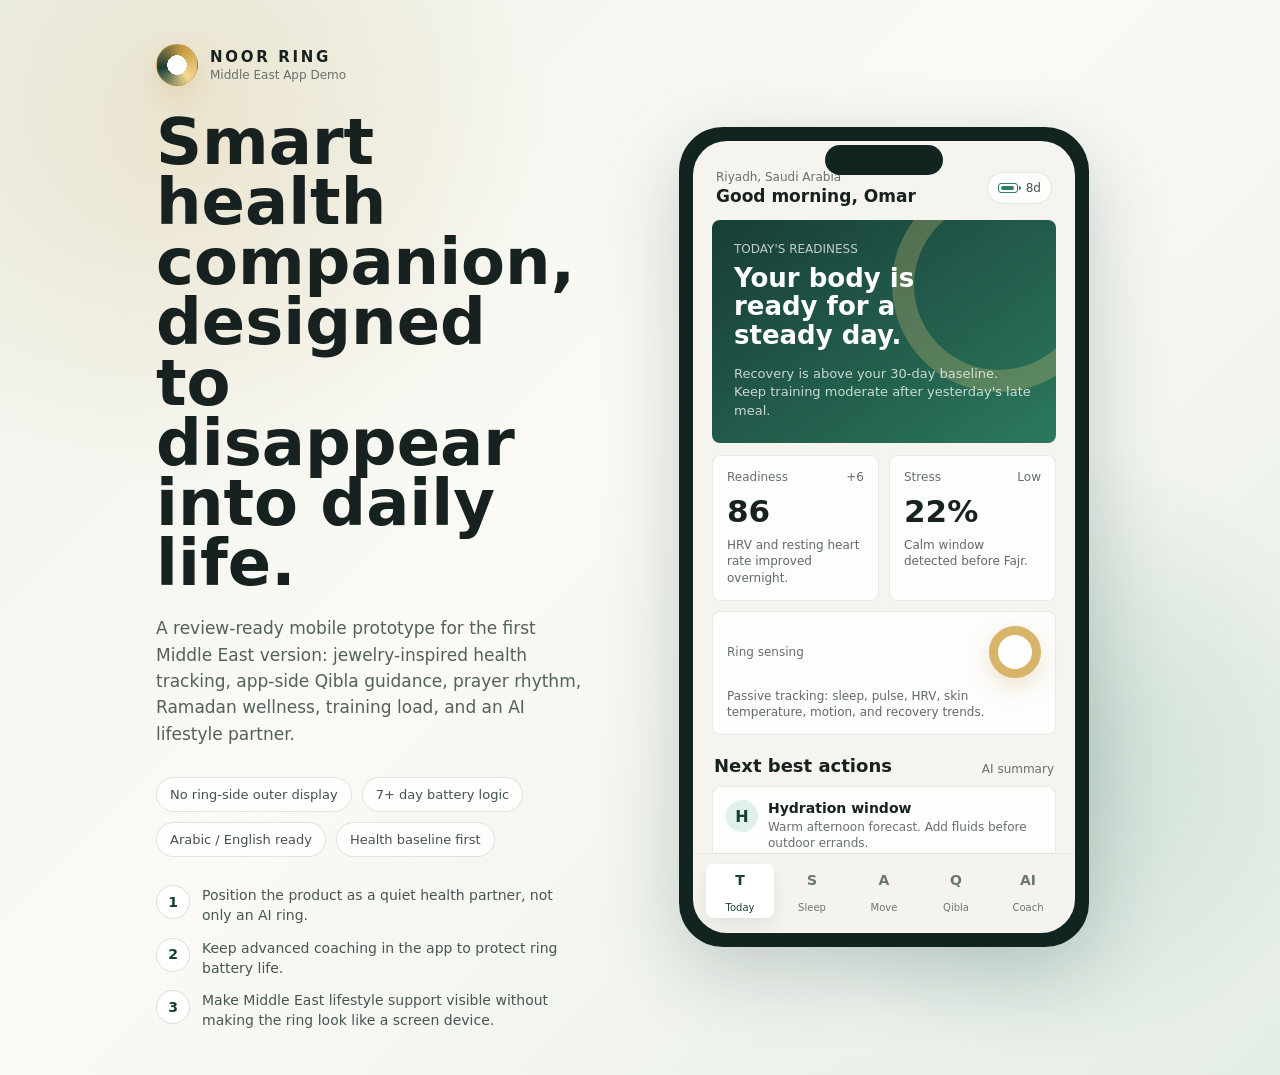
==== index.html @ 5b92fafb "Add files via upload" ====
<!doctype html>
<html lang="en">
  <head>
    <meta charset="utf-8" />
    <meta name="viewport" content="width=device-width, initial-scale=1" />
    <title>NOOR Ring App Demo</title>
    <style>
      :root {
        --ink: #17211f;
        --muted: #66706d;
        --line: #d8dfd8;
        --paper: #f5f4ee;
        --panel: #ffffff;
        --deep: #183d37;
        --green: #2d7d62;
        --mint: #dff1e9;
        --gold: #c99a43;
        --amber: #f1cf7a;
        --rose: #bd6f65;
        --blue: #446c82;
        --shadow: 0 24px 80px rgba(24, 61, 55, 0.22);
      }

      * {
        box-sizing: border-box;
      }

      body {
        margin: 0;
        min-height: 100vh;
        background:
          radial-gradient(circle at 15% 12%, rgba(201, 154, 67, 0.18), transparent 25%),
          radial-gradient(circle at 82% 70%, rgba(45, 125, 98, 0.18), transparent 24%),
          linear-gradient(135deg, #eef1ea 0%, #fbfaf5 45%, #e5ede7 100%);
        color: var(--ink);
        font-family:
          Inter, ui-sans-serif, system-ui, -apple-system, BlinkMacSystemFont, "Segoe UI",
          sans-serif;
        letter-spacing: 0;
      }

      button,
      input {
        font: inherit;
      }

      .demo-shell {
        min-height: 100vh;
        display: grid;
        grid-template-columns: minmax(300px, 440px) minmax(390px, 480px);
        gap: 48px;
        align-items: center;
        justify-content: center;
        padding: 44px 28px;
      }

      .brief {
        max-width: 430px;
      }

      .brand {
        display: flex;
        align-items: center;
        gap: 12px;
        margin-bottom: 26px;
      }

      .brand-mark {
        width: 42px;
        height: 42px;
        border: 1px solid rgba(201, 154, 67, 0.55);
        border-radius: 50%;
        background:
          radial-gradient(circle at 50% 50%, #ffffff 0 34%, transparent 35%),
          conic-gradient(from 20deg, var(--gold), #f6d991, var(--deep), var(--gold));
        box-shadow: 0 10px 28px rgba(201, 154, 67, 0.24);
      }

      .brand strong {
        display: block;
        font-size: 15px;
        letter-spacing: 0.18em;
      }

      .brand span {
        display: block;
        margin-top: 2px;
        color: var(--muted);
        font-size: 12px;
      }

      h1 {
        margin: 0;
        max-width: 410px;
        font-size: clamp(36px, 6vw, 64px);
        line-height: 0.94;
        letter-spacing: 0;
      }

      .brief-text {
        margin: 22px 0 30px;
        color: #51615d;
        font-size: 17px;
        line-height: 1.55;
      }

      .pill-row {
        display: flex;
        flex-wrap: wrap;
        gap: 10px;
      }

      .pill {
        border: 1px solid rgba(24, 61, 55, 0.13);
        background: rgba(255, 255, 255, 0.72);
        border-radius: 999px;
        padding: 9px 13px;
        color: #43524f;
        font-size: 13px;
      }

      .review-stack {
        margin-top: 28px;
        display: grid;
        gap: 12px;
      }

      .review-row {
        display: grid;
        grid-template-columns: 34px 1fr;
        gap: 12px;
        align-items: start;
        color: #465652;
        font-size: 14px;
        line-height: 1.45;
      }

      .review-dot {
        width: 34px;
        height: 34px;
        border-radius: 50%;
        display: grid;
        place-items: center;
        background: #ffffff;
        border: 1px solid var(--line);
        color: var(--deep);
        font-weight: 800;
      }

      .stage {
        display: flex;
        justify-content: center;
      }

      .phone {
        width: min(100%, 410px);
        height: 820px;
        border-radius: 44px;
        padding: 14px;
        background: #12241f;
        box-shadow: var(--shadow);
        position: relative;
      }

      .phone::before {
        content: "";
        position: absolute;
        top: 18px;
        left: 50%;
        transform: translateX(-50%);
        width: 118px;
        height: 30px;
        border-radius: 999px;
        background: #12241f;
        z-index: 5;
      }

      .screen {
        height: 100%;
        overflow: hidden;
        border-radius: 34px;
        background: var(--paper);
        border: 1px solid rgba(255, 255, 255, 0.16);
        position: relative;
      }

      .app {
        height: 100%;
        display: grid;
        grid-template-rows: auto 1fr auto;
      }

      .topbar {
        display: flex;
        align-items: center;
        justify-content: space-between;
        padding: 28px 22px 12px;
      }

      .location {
        display: flex;
        flex-direction: column;
        gap: 2px;
      }

      .location span {
        color: var(--muted);
        font-size: 12px;
      }

      .location strong {
        font-size: 17px;
      }

      .ring-status {
        display: flex;
        align-items: center;
        gap: 8px;
        border: 1px solid rgba(24, 61, 55, 0.11);
        border-radius: 999px;
        padding: 8px 10px;
        background: rgba(255, 255, 255, 0.76);
        font-size: 12px;
        color: #43524f;
      }

      .battery {
        width: 20px;
        height: 10px;
        border: 1.5px solid var(--green);
        border-radius: 3px;
        position: relative;
      }

      .battery::before {
        content: "";
        position: absolute;
        left: 2px;
        top: 2px;
        width: 13px;
        height: 4px;
        border-radius: 2px;
        background: var(--green);
      }

      .battery::after {
        content: "";
        position: absolute;
        right: -4px;
        top: 2px;
        width: 2px;
        height: 4px;
        border-radius: 0 2px 2px 0;
        background: var(--green);
      }

      .content {
        overflow: hidden auto;
        padding: 2px 18px 14px;
        scrollbar-width: none;
      }

      .content::-webkit-scrollbar {
        display: none;
      }

      .view {
        display: none;
        animation: rise 240ms ease;
      }

      .view.active {
        display: block;
      }

      @keyframes rise {
        from {
          opacity: 0;
          transform: translateY(10px);
        }
        to {
          opacity: 1;
          transform: translateY(0);
        }
      }

      .hero-card {
        border-radius: 8px;
        background:
          linear-gradient(145deg, rgba(24, 61, 55, 0.96), rgba(45, 125, 98, 0.92)),
          var(--deep);
        color: #ffffff;
        padding: 22px;
        overflow: hidden;
        position: relative;
      }

      .hero-card::after {
        content: "";
        position: absolute;
        right: -50px;
        top: -42px;
        width: 170px;
        height: 170px;
        border: 22px solid rgba(241, 207, 122, 0.25);
        border-radius: 50%;
      }

      .hero-label {
        color: rgba(255, 255, 255, 0.72);
        font-size: 12px;
        position: relative;
        z-index: 1;
      }

      .hero-card h2 {
        margin: 8px 0 16px;
        font-size: 26px;
        line-height: 1.08;
        max-width: 250px;
        position: relative;
        z-index: 1;
      }

      .hero-card p {
        position: relative;
        z-index: 1;
        margin: 0;
        color: rgba(255, 255, 255, 0.76);
        font-size: 13px;
        line-height: 1.45;
      }

      .score-grid {
        display: grid;
        grid-template-columns: 1fr 1fr;
        gap: 10px;
        margin-top: 12px;
      }

      .metric {
        min-height: 110px;
        border: 1px solid rgba(24, 61, 55, 0.1);
        background: rgba(255, 255, 255, 0.82);
        border-radius: 8px;
        padding: 14px;
      }

      .metric.wide {
        grid-column: 1 / -1;
      }

      .metric-label {
        display: flex;
        justify-content: space-between;
        gap: 8px;
        align-items: center;
        color: var(--muted);
        font-size: 12px;
      }

      .metric-value {
        margin-top: 12px;
        font-size: 31px;
        font-weight: 780;
        line-height: 1;
      }

      .metric-note {
        margin-top: 10px;
        color: #5e6b68;
        font-size: 12px;
        line-height: 1.35;
      }

      .ring-mini {
        width: 52px;
        height: 52px;
        border-radius: 50%;
        border: 9px solid #d8b36a;
        box-shadow:
          inset 0 0 0 2px rgba(255, 255, 255, 0.4),
          0 8px 22px rgba(201, 154, 67, 0.25);
      }

      .timeline {
        display: grid;
        grid-template-columns: repeat(7, 1fr);
        gap: 7px;
        align-items: end;
        height: 72px;
        margin-top: 14px;
      }

      .bar {
        border-radius: 999px 999px 4px 4px;
        background: linear-gradient(180deg, var(--green), #9ed6bb);
        min-height: 18px;
      }

      .section-title {
        display: flex;
        align-items: end;
        justify-content: space-between;
        margin: 20px 2px 10px;
      }

      .section-title h3 {
        margin: 0;
        font-size: 18px;
      }

      .section-title span {
        color: var(--muted);
        font-size: 12px;
      }

      .insight-list {
        display: grid;
        gap: 9px;
      }

      .insight {
        border: 1px solid rgba(24, 61, 55, 0.1);
        background: rgba(255, 255, 255, 0.82);
        border-radius: 8px;
        padding: 13px;
        display: grid;
        grid-template-columns: 32px 1fr;
        gap: 10px;
        align-items: start;
      }

      .insight-icon {
        width: 32px;
        height: 32px;
        border-radius: 50%;
        display: grid;
        place-items: center;
        background: var(--mint);
        color: var(--deep);
        font-weight: 800;
      }

      .insight strong {
        display: block;
        font-size: 14px;
      }

      .insight span {
        display: block;
        margin-top: 3px;
        color: var(--muted);
        font-size: 12px;
        line-height: 1.35;
      }

      .dial-card {
        border-radius: 8px;
        padding: 18px;
        background: rgba(255, 255, 255, 0.84);
        border: 1px solid rgba(24, 61, 55, 0.1);
      }

      .sleep-arc {
        width: 184px;
        height: 184px;
        margin: 10px auto 4px;
        border-radius: 50%;
        background: conic-gradient(var(--green) 0 312deg, #dfe7de 312deg 360deg);
        display: grid;
        place-items: center;
      }

      .sleep-arc-inner {
        width: 132px;
        height: 132px;
        border-radius: 50%;
        background: var(--paper);
        display: grid;
        place-items: center;
        text-align: center;
      }

      .sleep-arc-inner strong {
        display: block;
        font-size: 36px;
        line-height: 1;
      }

      .sleep-arc-inner span {
        color: var(--muted);
        font-size: 12px;
      }

      .sleep-stages {
        display: grid;
        gap: 9px;
        margin-top: 16px;
      }

      .stage-row {
        display: grid;
        grid-template-columns: 74px 1fr 42px;
        gap: 8px;
        align-items: center;
        font-size: 12px;
        color: #52605d;
      }

      .track {
        height: 8px;
        border-radius: 999px;
        background: #dfe7de;
        overflow: hidden;
      }

      .fill {
        height: 100%;
        border-radius: inherit;
        background: var(--blue);
      }

      .activity-hero {
        display: grid;
        grid-template-columns: 1fr auto;
        gap: 14px;
        align-items: center;
        border-radius: 8px;
        padding: 16px;
        background: #ffffff;
        border: 1px solid rgba(24, 61, 55, 0.1);
      }

      .load-ring {
        width: 92px;
        height: 92px;
        border-radius: 50%;
        display: grid;
        place-items: center;
        background: conic-gradient(var(--rose) 0 258deg, #e7dfd6 258deg 360deg);
      }

      .load-ring span {
        width: 62px;
        height: 62px;
        border-radius: 50%;
        display: grid;
        place-items: center;
        background: #ffffff;
        font-size: 22px;
        font-weight: 780;
      }

      .coach-card {
        background: #233c39;
        color: #ffffff;
        border-radius: 8px;
        padding: 16px;
        margin-top: 12px;
      }

      .coach-card strong {
        display: block;
        font-size: 15px;
      }

      .coach-card p {
        margin: 8px 0 0;
        color: rgba(255, 255, 255, 0.75);
        font-size: 12px;
        line-height: 1.4;
      }

      .prayer-card {
        border-radius: 8px;
        background: linear-gradient(160deg, #ffffff, #eef5ef);
        border: 1px solid rgba(24, 61, 55, 0.1);
        padding: 16px;
      }

      .qibla {
        width: 220px;
        height: 220px;
        margin: 8px auto 14px;
        border-radius: 50%;
        background:
          radial-gradient(circle, #fff 0 48%, transparent 49%),
          conic-gradient(from -30deg, #d7e7de, #f8e7b9, #d7e7de, #ffffff, #d7e7de);
        border: 1px solid #d6dfd7;
        position: relative;
        transition: transform 360ms ease;
      }

      .qibla.synced {
        transform: rotate(18deg);
      }

      .qibla::before {
        content: "";
        position: absolute;
        left: 50%;
        top: 18px;
        width: 4px;
        height: 94px;
        transform: translateX(-50%) rotate(33deg);
        transform-origin: 50% 92px;
        border-radius: 999px;
        background: var(--gold);
      }

      .qibla::after {
        content: "";
        position: absolute;
        left: 50%;
        top: 24px;
        width: 22px;
        height: 22px;
        transform: translateX(-50%) rotate(45deg);
        background: var(--gold);
        border-radius: 2px;
      }

      .q-center {
        position: absolute;
        inset: 72px;
        border-radius: 50%;
        background: var(--deep);
        color: #fff;
        display: grid;
        place-items: center;
        text-align: center;
        font-size: 12px;
        line-height: 1.2;
      }

      .prayer-times {
        display: grid;
        gap: 8px;
      }

      .time-row {
        display: grid;
        grid-template-columns: 1fr auto;
        align-items: center;
        padding: 11px 12px;
        border-radius: 8px;
        background: rgba(255, 255, 255, 0.78);
        color: #465652;
        font-size: 13px;
      }

      .time-row.active {
        background: var(--deep);
        color: #ffffff;
      }

      .chat {
        display: grid;
        gap: 10px;
      }

      .bubble {
        max-width: 88%;
        border-radius: 8px;
        padding: 12px 13px;
        font-size: 13px;
        line-height: 1.42;
      }

      .bubble.ai {
        background: #ffffff;
        border: 1px solid rgba(24, 61, 55, 0.1);
      }

      .bubble.user {
        justify-self: end;
        background: var(--deep);
        color: #ffffff;
      }

      .suggestions {
        display: grid;
        grid-template-columns: 1fr 1fr;
        gap: 8px;
        margin-top: 10px;
      }

      .suggestions button,
      .primary-action {
        border: 0;
        border-radius: 999px;
        background: var(--deep);
        color: #ffffff;
        padding: 11px 12px;
        cursor: pointer;
        font-size: 12px;
      }

      .suggestions button {
        background: #ffffff;
        color: var(--deep);
        border: 1px solid rgba(24, 61, 55, 0.12);
      }

      .input-row {
        margin-top: 12px;
        display: grid;
        grid-template-columns: 1fr 42px;
        gap: 8px;
      }

      .input-row input {
        border: 1px solid rgba(24, 61, 55, 0.14);
        background: #ffffff;
        border-radius: 999px;
        padding: 11px 14px;
        min-width: 0;
      }

      .send {
        width: 42px;
        height: 42px;
        border: 0;
        border-radius: 50%;
        background: var(--gold);
        color: #ffffff;
        cursor: pointer;
        font-weight: 800;
      }

      .sync-note {
        margin-top: 10px;
        color: var(--muted);
        font-size: 12px;
        min-height: 18px;
      }

      .bottom-nav {
        display: grid;
        grid-template-columns: repeat(5, 1fr);
        gap: 4px;
        padding: 10px 12px 14px;
        background: rgba(245, 244, 238, 0.92);
        border-top: 1px solid rgba(24, 61, 55, 0.08);
      }

      .nav-btn {
        border: 0;
        background: transparent;
        border-radius: 8px;
        min-height: 54px;
        color: #6b7774;
        display: grid;
        place-items: center;
        gap: 3px;
        cursor: pointer;
      }

      .nav-btn.active {
        background: #ffffff;
        color: var(--deep);
        box-shadow: 0 8px 18px rgba(24, 61, 55, 0.08);
      }

      .nav-icon {
        width: 22px;
        height: 22px;
        display: grid;
        place-items: center;
        font-size: 14px;
        font-weight: 800;
      }

      .nav-btn span:last-child {
        font-size: 10px;
      }

      .arabic {
        font-family: "Geeza Pro", "Noto Sans Arabic", system-ui, sans-serif;
        direction: rtl;
      }

      @media (max-width: 920px) {
        .demo-shell {
          grid-template-columns: 1fr;
          gap: 26px;
          padding: 28px 16px;
        }

        .brief {
          max-width: 640px;
          margin: 0 auto;
          text-align: left;
        }

        h1 {
          font-size: 42px;
        }

        .stage {
          align-items: start;
        }
      }

      @media (max-width: 460px) {
        body {
          background: var(--paper);
        }

        .demo-shell {
          display: block;
          padding: 0;
        }

        .brief {
          display: none;
        }

        .phone {
          width: 100vw;
          height: 100vh;
          border-radius: 0;
          padding: 0;
          box-shadow: none;
          background: var(--paper);
        }

        .phone::before {
          display: none;
        }

        .screen {
          border-radius: 0;
          border: 0;
        }
      }
    </style>
  </head>
  <body>
    <main class="demo-shell">
      <section class="brief" aria-label="Product demo overview">
        <div class="brand">
          <div class="brand-mark" aria-hidden="true"></div>
          <div>
            <strong>NOOR RING</strong>
            <span>Middle East App Demo</span>
          </div>
        </div>
        <h1>Smart health companion, designed to disappear into daily life.</h1>
        <p class="brief-text">
          A review-ready mobile prototype for the first Middle East version:
          jewelry-inspired health tracking, app-side Qibla guidance, prayer rhythm,
          Ramadan wellness, training load, and an AI lifestyle partner.
        </p>
        <div class="pill-row" aria-label="Demo scope">
          <span class="pill">No ring-side outer display</span>
          <span class="pill">7+ day battery logic</span>
          <span class="pill">Arabic / English ready</span>
          <span class="pill">Health baseline first</span>
        </div>
        <div class="review-stack">
          <div class="review-row">
            <div class="review-dot">1</div>
            <div>Position the product as a quiet health partner, not only an AI ring.</div>
          </div>
          <div class="review-row">
            <div class="review-dot">2</div>
            <div>Keep advanced coaching in the app to protect ring battery life.</div>
          </div>
          <div class="review-row">
            <div class="review-dot">3</div>
            <div>Make Middle East lifestyle support visible without making the ring look like a screen device.</div>
          </div>
        </div>
      </section>

      <section class="stage" aria-label="Interactive app prototype">
        <div class="phone">
          <div class="screen">
            <div class="app">
              <header class="topbar">
                <div class="location">
                  <span>Riyadh, Saudi Arabia</span>
                  <strong>Good morning, Omar</strong>
                </div>
                <div class="ring-status" aria-label="Ring battery 8 days remaining">
                  <span class="battery" aria-hidden="true"></span>
                  <span>8d</span>
                </div>
              </header>

              <div class="content">
                <section class="view active" id="today">
                  <div class="hero-card">
                    <div class="hero-label">TODAY'S READINESS</div>
                    <h2>Your body is ready for a steady day.</h2>
                    <p>Recovery is above your 30-day baseline. Keep training moderate after yesterday's late meal.</p>
                  </div>

                  <div class="score-grid">
                    <article class="metric">
                      <div class="metric-label">
                        <span>Readiness</span>
                        <span>+6</span>
                      </div>
                      <div class="metric-value">86</div>
                      <div class="metric-note">HRV and resting heart rate improved overnight.</div>
                    </article>
                    <article class="metric">
                      <div class="metric-label">
                        <span>Stress</span>
                        <span>Low</span>
                      </div>
                      <div class="metric-value">22%</div>
                      <div class="metric-note">Calm window detected before Fajr.</div>
                    </article>
                    <article class="metric wide">
                      <div class="metric-label">
                        <span>Ring sensing</span>
                        <div class="ring-mini" aria-hidden="true"></div>
                      </div>
                      <div class="metric-note">Passive tracking: sleep, pulse, HRV, skin temperature, motion, and recovery trends.</div>
                    </article>
                  </div>

                  <div class="section-title">
                    <h3>Next best actions</h3>
                    <span>AI summary</span>
                  </div>
                  <div class="insight-list">
                    <div class="insight">
                      <div class="insight-icon">H</div>
                      <div><strong>Hydration window</strong><span>Warm afternoon forecast. Add fluids before outdoor errands.</span></div>
                    </div>
                    <div class="insight">
                      <div class="insight-icon">R</div>
                      <div><strong>Recovery preserved</strong><span>Choose zone 2 cardio or mobility instead of intervals.</span></div>
                    </div>
                  </div>
                </section>

                <section class="view" id="sleep">
                  <div class="dial-card">
                    <div class="metric-label">
                      <span>Sleep score</span>
                      <span>Compared with baseline</span>
                    </div>
                    <div class="sleep-arc">
                      <div class="sleep-arc-inner">
                        <div>
                          <strong>87</strong>
                          <span>7h 42m</span>
                        </div>
                      </div>
                    </div>
                    <div class="sleep-stages">
                      <div class="stage-row"><span>Deep</span><div class="track"><div class="fill" style="width: 58%"></div></div><span>1h 22m</span></div>
                      <div class="stage-row"><span>REM</span><div class="track"><div class="fill" style="width: 64%; background: var(--green)"></div></div><span>1h 48m</span></div>
                      <div class="stage-row"><span>Light</span><div class="track"><div class="fill" style="width: 79%; background: var(--gold)"></div></div><span>4h 02m</span></div>
                    </div>
                  </div>

                  <div class="section-title">
                    <h3>Night signals</h3>
                    <span>Last 7 days</span>
                  </div>
                  <div class="metric wide">
                    <div class="metric-label">
                      <span>Resting heart rate trend</span>
                      <span>55 bpm avg</span>
                    </div>
                    <div class="timeline" aria-hidden="true">
                      <div class="bar" style="height: 52px"></div>
                      <div class="bar" style="height: 48px"></div>
                      <div class="bar" style="height: 40px"></div>
                      <div class="bar" style="height: 56px"></div>
                      <div class="bar" style="height: 45px"></div>
                      <div class="bar" style="height: 63px"></div>
                      <div class="bar" style="height: 58px"></div>
                    </div>
                    <div class="metric-note">Lowest point arrived earlier than usual, suggesting stronger overnight recovery.</div>
                  </div>
                </section>

                <section class="view" id="activity">
                  <div class="activity-hero">
                    <div>
                      <div class="metric-label"><span>Training load</span><span>Joint care</span></div>
                      <div class="metric-value">72</div>
                      <div class="metric-note">Moderate load. Knee impact risk remains controlled if intensity stays below threshold.</div>
                    </div>
                    <div class="load-ring" aria-label="Training load score 72"><span>72</span></div>
                  </div>
                  <div class="coach-card">
                    <strong>App coaching protects battery life</strong>
                    <p>The ring keeps sensing and light reminders. Training plans, recovery logic, and injury-prevention guidance stay in the app.</p>
                  </div>
                  <div class="section-title">
                    <h3>Plan for today</h3>
                    <span>45 min</span>
                  </div>
                  <div class="insight-list">
                    <div class="insight">
                      <div class="insight-icon">1</div>
                      <div><strong>Low-impact cardio</strong><span>30 minutes at conversational pace.</span></div>
                    </div>
                    <div class="insight">
                      <div class="insight-icon">2</div>
                      <div><strong>Mobility block</strong><span>Hips, hamstrings, calves, and ankle range.</span></div>
                    </div>
                    <div class="insight">
                      <div class="insight-icon">3</div>
                      <div><strong>Rest cue</strong><span>Ring vibration if fatigue rises beyond your personal baseline.</span></div>
                    </div>
                  </div>
                </section>

                <section class="view" id="prayer">
                  <div class="prayer-card">
                    <div class="metric-label">
                      <span>App-side Qibla</span>
                      <span class="arabic">القبلة</span>
                    </div>
                    <div class="qibla">
                      <div class="q-center">Qibla<br />292°</div>
                    </div>
                    <button class="primary-action" type="button" id="compassButton">Open compass</button>
                    <div class="sync-note" id="syncNote">Phone compass provides direction; ring keeps quiet haptic reminders.</div>
                  </div>
                  <div class="section-title">
                    <h3>Prayer rhythm</h3>
                    <span>Riyadh</span>
                  </div>
                  <div class="prayer-times">
                    <div class="time-row"><span>Fajr</span><strong>03:44</strong></div>
                    <div class="time-row"><span>Dhuhr</span><strong>12:02</strong></div>
                    <div class="time-row active"><span>Asr</span><strong>15:24</strong></div>
                    <div class="time-row"><span>Maghrib</span><strong>18:46</strong></div>
                    <div class="time-row"><span>Isha</span><strong>20:16</strong></div>
                  </div>
                  <div class="coach-card">
                    <strong>Ramadan wellness mode</strong>
                    <p>Sleep debt, hydration windows, recovery, and training intensity adapt around fasting schedule.</p>
                  </div>
                </section>

                <section class="view" id="ai">
                  <div class="section-title" style="margin-top: 2px">
                    <h3>AI health partner</h3>
                    <span>Personal baseline</span>
                  </div>
                  <div class="chat">
                    <div class="bubble ai">Your recovery is good today, but your skin temperature rose slightly after a late dinner. Keep exercise moderate and prioritize hydration.</div>
                    <div class="bubble user">Can I train after work?</div>
                    <div class="bubble ai">Yes. Choose 30 to 40 minutes of low-impact cardio. Avoid hard intervals because your knee-load score is already above your weekday average.</div>
                  </div>
                  <div class="suggestions">
                    <button type="button" data-question="Explain sleep">Sleep reason</button>
                    <button type="button" data-question="Ramadan plan">Ramadan plan</button>
                    <button type="button" data-question="Joint risk">Joint risk</button>
                    <button type="button" data-question="Weekly trend">Weekly trend</button>
                  </div>
                  <div class="input-row">
                    <input aria-label="Ask AI health partner" value="How should I adjust tomorrow?" />
                    <button class="send" type="button" aria-label="Send">→</button>
                  </div>
                </section>
              </div>

              <nav class="bottom-nav" aria-label="App screens">
                <button class="nav-btn active" type="button" data-target="today">
                  <span class="nav-icon">T</span><span>Today</span>
                </button>
                <button class="nav-btn" type="button" data-target="sleep">
                  <span class="nav-icon">S</span><span>Sleep</span>
                </button>
                <button class="nav-btn" type="button" data-target="activity">
                  <span class="nav-icon">A</span><span>Move</span>
                </button>
                <button class="nav-btn" type="button" data-target="prayer">
                  <span class="nav-icon">Q</span><span>Qibla</span>
                </button>
                <button class="nav-btn" type="button" data-target="ai">
                  <span class="nav-icon">AI</span><span>Coach</span>
                </button>
              </nav>
            </div>
          </div>
        </div>
      </section>
    </main>

    <script>
      const navButtons = document.querySelectorAll(".nav-btn");
      const views = document.querySelectorAll(".view");

      navButtons.forEach((button) => {
        button.addEventListener("click", () => {
          const target = button.dataset.target;
          navButtons.forEach((item) => item.classList.toggle("active", item === button));
          views.forEach((view) => view.classList.toggle("active", view.id === target));
        });
      });

      document.querySelectorAll(".suggestions button").forEach((button) => {
        button.addEventListener("click", () => {
          const chat = document.querySelector(".chat");
          const user = document.createElement("div");
          user.className = "bubble user";
          user.textContent = button.dataset.question;
          const ai = document.createElement("div");
          ai.className = "bubble ai";
          ai.textContent =
            "Based on your ring signals and local routine, the app keeps guidance detailed here while the ring preserves battery with quiet sensing and haptic reminders.";
          chat.append(user, ai);
          chat.lastElementChild.scrollIntoView({ behavior: "smooth", block: "end" });
        });
      });

      const compassButton = document.querySelector("#compassButton");
      const qiblaDial = document.querySelector(".qibla");
      const syncNote = document.querySelector("#syncNote");

      compassButton.addEventListener("click", () => {
        qiblaDial.classList.toggle("synced");
        const synced = qiblaDial.classList.contains("synced");
        compassButton.textContent = synced ? "Compass synced" : "Open compass";
        syncNote.textContent = synced
          ? "Qibla direction updated from phone sensors. No ring-side outer display required."
          : "Phone compass provides direction; ring keeps quiet haptic reminders.";
      });

      document.querySelector(".send").addEventListener("click", () => {
        const input = document.querySelector(".input-row input");
        const chat = document.querySelector(".chat");
        const user = document.createElement("div");
        user.className = "bubble user";
        user.textContent = input.value;
        const ai = document.createElement("div");
        ai.className = "bubble ai";
        ai.textContent =
          "Tomorrow's plan should follow your overnight readiness score. If HRV recovers, increase volume slightly; if sleep drops, keep movement light.";
        chat.append(user, ai);
        ai.scrollIntoView({ behavior: "smooth", block: "end" });
      });
    </script>
  </body>
</html>
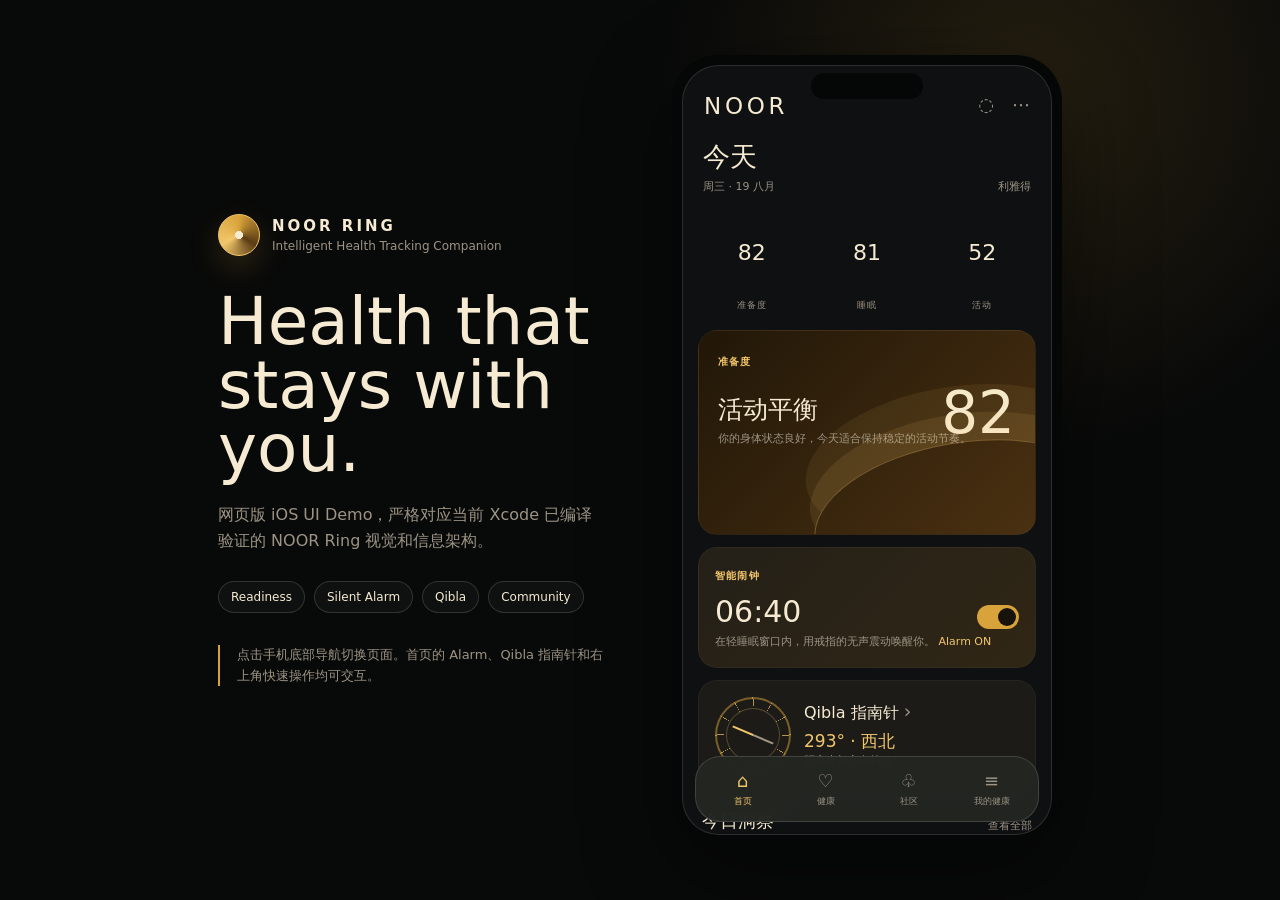
==== commit 632f489b: "Replace web demo with iOS-aligned NOOR UI" ====
--- a/index.html
+++ b/index.html
@@ -1,1149 +1,22 @@
 <!doctype html>
-<html lang="en">
-  <head>
-    <meta charset="utf-8" />
-    <meta name="viewport" content="width=device-width, initial-scale=1" />
-    <title>NOOR Ring App Demo</title>
-    <style>
-      :root {
-        --ink: #17211f;
-        --muted: #66706d;
-        --line: #d8dfd8;
-        --paper: #f5f4ee;
-        --panel: #ffffff;
-        --deep: #183d37;
-        --green: #2d7d62;
-        --mint: #dff1e9;
-        --gold: #c99a43;
-        --amber: #f1cf7a;
-        --rose: #bd6f65;
-        --blue: #446c82;
-        --shadow: 0 24px 80px rgba(24, 61, 55, 0.22);
-      }
-
-      * {
-        box-sizing: border-box;
-      }
-
-      body {
-        margin: 0;
-        min-height: 100vh;
-        background:
-          radial-gradient(circle at 15% 12%, rgba(201, 154, 67, 0.18), transparent 25%),
-          radial-gradient(circle at 82% 70%, rgba(45, 125, 98, 0.18), transparent 24%),
-          linear-gradient(135deg, #eef1ea 0%, #fbfaf5 45%, #e5ede7 100%);
-        color: var(--ink);
-        font-family:
-          Inter, ui-sans-serif, system-ui, -apple-system, BlinkMacSystemFont, "Segoe UI",
-          sans-serif;
-        letter-spacing: 0;
-      }
-
-      button,
-      input {
-        font: inherit;
-      }
-
-      .demo-shell {
-        min-height: 100vh;
-        display: grid;
-        grid-template-columns: minmax(300px, 440px) minmax(390px, 480px);
-        gap: 48px;
-        align-items: center;
-        justify-content: center;
-        padding: 44px 28px;
-      }
-
-      .brief {
-        max-width: 430px;
-      }
-
-      .brand {
-        display: flex;
-        align-items: center;
-        gap: 12px;
-        margin-bottom: 26px;
-      }
-
-      .brand-mark {
-        width: 42px;
-        height: 42px;
-        border: 1px solid rgba(201, 154, 67, 0.55);
-        border-radius: 50%;
-        background:
-          radial-gradient(circle at 50% 50%, #ffffff 0 34%, transparent 35%),
-          conic-gradient(from 20deg, var(--gold), #f6d991, var(--deep), var(--gold));
-        box-shadow: 0 10px 28px rgba(201, 154, 67, 0.24);
-      }
-
-      .brand strong {
-        display: block;
-        font-size: 15px;
-        letter-spacing: 0.18em;
-      }
-
-      .brand span {
-        display: block;
-        margin-top: 2px;
-        color: var(--muted);
-        font-size: 12px;
-      }
-
-      h1 {
-        margin: 0;
-        max-width: 410px;
-        font-size: clamp(36px, 6vw, 64px);
-        line-height: 0.94;
-        letter-spacing: 0;
-      }
-
-      .brief-text {
-        margin: 22px 0 30px;
-        color: #51615d;
-        font-size: 17px;
-        line-height: 1.55;
-      }
-
-      .pill-row {
-        display: flex;
-        flex-wrap: wrap;
-        gap: 10px;
-      }
-
-      .pill {
-        border: 1px solid rgba(24, 61, 55, 0.13);
-        background: rgba(255, 255, 255, 0.72);
-        border-radius: 999px;
-        padding: 9px 13px;
-        color: #43524f;
-        font-size: 13px;
-      }
-
-      .review-stack {
-        margin-top: 28px;
-        display: grid;
-        gap: 12px;
-      }
-
-      .review-row {
-        display: grid;
-        grid-template-columns: 34px 1fr;
-        gap: 12px;
-        align-items: start;
-        color: #465652;
-        font-size: 14px;
-        line-height: 1.45;
-      }
-
-      .review-dot {
-        width: 34px;
-        height: 34px;
-        border-radius: 50%;
-        display: grid;
-        place-items: center;
-        background: #ffffff;
-        border: 1px solid var(--line);
-        color: var(--deep);
-        font-weight: 800;
-      }
-
-      .stage {
-        display: flex;
-        justify-content: center;
-      }
-
-      .phone {
-        width: min(100%, 410px);
-        height: 820px;
-        border-radius: 44px;
-        padding: 14px;
-        background: #12241f;
-        box-shadow: var(--shadow);
-        position: relative;
-      }
-
-      .phone::before {
-        content: "";
-        position: absolute;
-        top: 18px;
-        left: 50%;
-        transform: translateX(-50%);
-        width: 118px;
-        height: 30px;
-        border-radius: 999px;
-        background: #12241f;
-        z-index: 5;
-      }
-
-      .screen {
-        height: 100%;
-        overflow: hidden;
-        border-radius: 34px;
-        background: var(--paper);
-        border: 1px solid rgba(255, 255, 255, 0.16);
-        position: relative;
-      }
-
-      .app {
-        height: 100%;
-        display: grid;
-        grid-template-rows: auto 1fr auto;
-      }
-
-      .topbar {
-        display: flex;
-        align-items: center;
-        justify-content: space-between;
-        padding: 28px 22px 12px;
-      }
-
-      .location {
-        display: flex;
-        flex-direction: column;
-        gap: 2px;
-      }
-
-      .location span {
-        color: var(--muted);
-        font-size: 12px;
-      }
-
-      .location strong {
-        font-size: 17px;
-      }
-
-      .ring-status {
-        display: flex;
-        align-items: center;
-        gap: 8px;
-        border: 1px solid rgba(24, 61, 55, 0.11);
-        border-radius: 999px;
-        padding: 8px 10px;
-        background: rgba(255, 255, 255, 0.76);
-        font-size: 12px;
-        color: #43524f;
-      }
-
-      .battery {
-        width: 20px;
-        height: 10px;
-        border: 1.5px solid var(--green);
-        border-radius: 3px;
-        position: relative;
-      }
-
-      .battery::before {
-        content: "";
-        position: absolute;
-        left: 2px;
-        top: 2px;
-        width: 13px;
-        height: 4px;
-        border-radius: 2px;
-        background: var(--green);
-      }
-
-      .battery::after {
-        content: "";
-        position: absolute;
-        right: -4px;
-        top: 2px;
-        width: 2px;
-        height: 4px;
-        border-radius: 0 2px 2px 0;
-        background: var(--green);
-      }
-
-      .content {
-        overflow: hidden auto;
-        padding: 2px 18px 14px;
-        scrollbar-width: none;
-      }
-
-      .content::-webkit-scrollbar {
-        display: none;
-      }
-
-      .view {
-        display: none;
-        animation: rise 240ms ease;
-      }
-
-      .view.active {
-        display: block;
-      }
-
-      @keyframes rise {
-        from {
-          opacity: 0;
-          transform: translateY(10px);
-        }
-        to {
-          opacity: 1;
-          transform: translateY(0);
-        }
-      }
-
-      .hero-card {
-        border-radius: 8px;
-        background:
-          linear-gradient(145deg, rgba(24, 61, 55, 0.96), rgba(45, 125, 98, 0.92)),
-          var(--deep);
-        color: #ffffff;
-        padding: 22px;
-        overflow: hidden;
-        position: relative;
-      }
-
-      .hero-card::after {
-        content: "";
-        position: absolute;
-        right: -50px;
-        top: -42px;
-        width: 170px;
-        height: 170px;
-        border: 22px solid rgba(241, 207, 122, 0.25);
-        border-radius: 50%;
-      }
-
-      .hero-label {
-        color: rgba(255, 255, 255, 0.72);
-        font-size: 12px;
-        position: relative;
-        z-index: 1;
-      }
-
-      .hero-card h2 {
-        margin: 8px 0 16px;
-        font-size: 26px;
-        line-height: 1.08;
-        max-width: 250px;
-        position: relative;
-        z-index: 1;
-      }
-
-      .hero-card p {
-        position: relative;
-        z-index: 1;
-        margin: 0;
-        color: rgba(255, 255, 255, 0.76);
-        font-size: 13px;
-        line-height: 1.45;
-      }
-
-      .score-grid {
-        display: grid;
-        grid-template-columns: 1fr 1fr;
-        gap: 10px;
-        margin-top: 12px;
-      }
-
-      .metric {
-        min-height: 110px;
-        border: 1px solid rgba(24, 61, 55, 0.1);
-        background: rgba(255, 255, 255, 0.82);
-        border-radius: 8px;
-        padding: 14px;
-      }
-
-      .metric.wide {
-        grid-column: 1 / -1;
-      }
-
-      .metric-label {
-        display: flex;
-        justify-content: space-between;
-        gap: 8px;
-        align-items: center;
-        color: var(--muted);
-        font-size: 12px;
-      }
-
-      .metric-value {
-        margin-top: 12px;
-        font-size: 31px;
-        font-weight: 780;
-        line-height: 1;
-      }
-
-      .metric-note {
-        margin-top: 10px;
-        color: #5e6b68;
-        font-size: 12px;
-        line-height: 1.35;
-      }
-
-      .ring-mini {
-        width: 52px;
-        height: 52px;
-        border-radius: 50%;
-        border: 9px solid #d8b36a;
-        box-shadow:
-          inset 0 0 0 2px rgba(255, 255, 255, 0.4),
-          0 8px 22px rgba(201, 154, 67, 0.25);
-      }
-
-      .timeline {
-        display: grid;
-        grid-template-columns: repeat(7, 1fr);
-        gap: 7px;
-        align-items: end;
-        height: 72px;
-        margin-top: 14px;
-      }
-
-      .bar {
-        border-radius: 999px 999px 4px 4px;
-        background: linear-gradient(180deg, var(--green), #9ed6bb);
-        min-height: 18px;
-      }
-
-      .section-title {
-        display: flex;
-        align-items: end;
-        justify-content: space-between;
-        margin: 20px 2px 10px;
-      }
-
-      .section-title h3 {
-        margin: 0;
-        font-size: 18px;
-      }
-
-      .section-title span {
-        color: var(--muted);
-        font-size: 12px;
-      }
-
-      .insight-list {
-        display: grid;
-        gap: 9px;
-      }
-
-      .insight {
-        border: 1px solid rgba(24, 61, 55, 0.1);
-        background: rgba(255, 255, 255, 0.82);
-        border-radius: 8px;
-        padding: 13px;
-        display: grid;
-        grid-template-columns: 32px 1fr;
-        gap: 10px;
-        align-items: start;
-      }
-
-      .insight-icon {
-        width: 32px;
-        height: 32px;
-        border-radius: 50%;
-        display: grid;
-        place-items: center;
-        background: var(--mint);
-        color: var(--deep);
-        font-weight: 800;
-      }
-
-      .insight strong {
-        display: block;
-        font-size: 14px;
-      }
-
-      .insight span {
-        display: block;
-        margin-top: 3px;
-        color: var(--muted);
-        font-size: 12px;
-        line-height: 1.35;
-      }
-
-      .dial-card {
-        border-radius: 8px;
-        padding: 18px;
-        background: rgba(255, 255, 255, 0.84);
-        border: 1px solid rgba(24, 61, 55, 0.1);
-      }
-
-      .sleep-arc {
-        width: 184px;
-        height: 184px;
-        margin: 10px auto 4px;
-        border-radius: 50%;
-        background: conic-gradient(var(--green) 0 312deg, #dfe7de 312deg 360deg);
-        display: grid;
-        place-items: center;
-      }
-
-      .sleep-arc-inner {
-        width: 132px;
-        height: 132px;
-        border-radius: 50%;
-        background: var(--paper);
-        display: grid;
-        place-items: center;
-        text-align: center;
-      }
-
-      .sleep-arc-inner strong {
-        display: block;
-        font-size: 36px;
-        line-height: 1;
-      }
-
-      .sleep-arc-inner span {
-        color: var(--muted);
-        font-size: 12px;
-      }
-
-      .sleep-stages {
-        display: grid;
-        gap: 9px;
-        margin-top: 16px;
-      }
-
-      .stage-row {
-        display: grid;
-        grid-template-columns: 74px 1fr 42px;
-        gap: 8px;
-        align-items: center;
-        font-size: 12px;
-        color: #52605d;
-      }
-
-      .track {
-        height: 8px;
-        border-radius: 999px;
-        background: #dfe7de;
-        overflow: hidden;
-      }
-
-      .fill {
-        height: 100%;
-        border-radius: inherit;
-        background: var(--blue);
-      }
-
-      .activity-hero {
-        display: grid;
-        grid-template-columns: 1fr auto;
-        gap: 14px;
-        align-items: center;
-        border-radius: 8px;
-        padding: 16px;
-        background: #ffffff;
-        border: 1px solid rgba(24, 61, 55, 0.1);
-      }
-
-      .load-ring {
-        width: 92px;
-        height: 92px;
-        border-radius: 50%;
-        display: grid;
-        place-items: center;
-        background: conic-gradient(var(--rose) 0 258deg, #e7dfd6 258deg 360deg);
-      }
-
-      .load-ring span {
-        width: 62px;
-        height: 62px;
-        border-radius: 50%;
-        display: grid;
-        place-items: center;
-        background: #ffffff;
-        font-size: 22px;
-        font-weight: 780;
-      }
-
-      .coach-card {
-        background: #233c39;
-        color: #ffffff;
-        border-radius: 8px;
-        padding: 16px;
-        margin-top: 12px;
-      }
-
-      .coach-card strong {
-        display: block;
-        font-size: 15px;
-      }
-
-      .coach-card p {
-        margin: 8px 0 0;
-        color: rgba(255, 255, 255, 0.75);
-        font-size: 12px;
-        line-height: 1.4;
-      }
-
-      .prayer-card {
-        border-radius: 8px;
-        background: linear-gradient(160deg, #ffffff, #eef5ef);
-        border: 1px solid rgba(24, 61, 55, 0.1);
-        padding: 16px;
-      }
-
-      .qibla {
-        width: 220px;
-        height: 220px;
-        margin: 8px auto 14px;
-        border-radius: 50%;
-        background:
-          radial-gradient(circle, #fff 0 48%, transparent 49%),
-          conic-gradient(from -30deg, #d7e7de, #f8e7b9, #d7e7de, #ffffff, #d7e7de);
-        border: 1px solid #d6dfd7;
-        position: relative;
-        transition: transform 360ms ease;
-      }
-
-      .qibla.synced {
-        transform: rotate(18deg);
-      }
-
-      .qibla::before {
-        content: "";
-        position: absolute;
-        left: 50%;
-        top: 18px;
-        width: 4px;
-        height: 94px;
-        transform: translateX(-50%) rotate(33deg);
-        transform-origin: 50% 92px;
-        border-radius: 999px;
-        background: var(--gold);
-      }
-
-      .qibla::after {
-        content: "";
-        position: absolute;
-        left: 50%;
-        top: 24px;
-        width: 22px;
-        height: 22px;
-        transform: translateX(-50%) rotate(45deg);
-        background: var(--gold);
-        border-radius: 2px;
-      }
-
-      .q-center {
-        position: absolute;
-        inset: 72px;
-        border-radius: 50%;
-        background: var(--deep);
-        color: #fff;
-        display: grid;
-        place-items: center;
-        text-align: center;
-        font-size: 12px;
-        line-height: 1.2;
-      }
-
-      .prayer-times {
-        display: grid;
-        gap: 8px;
-      }
-
-      .time-row {
-        display: grid;
-        grid-template-columns: 1fr auto;
-        align-items: center;
-        padding: 11px 12px;
-        border-radius: 8px;
-        background: rgba(255, 255, 255, 0.78);
-        color: #465652;
-        font-size: 13px;
-      }
-
-      .time-row.active {
-        background: var(--deep);
-        color: #ffffff;
-      }
-
-      .chat {
-        display: grid;
-        gap: 10px;
-      }
-
-      .bubble {
-        max-width: 88%;
-        border-radius: 8px;
-        padding: 12px 13px;
-        font-size: 13px;
-        line-height: 1.42;
-      }
-
-      .bubble.ai {
-        background: #ffffff;
-        border: 1px solid rgba(24, 61, 55, 0.1);
-      }
-
-      .bubble.user {
-        justify-self: end;
-        background: var(--deep);
-        color: #ffffff;
-      }
-
-      .suggestions {
-        display: grid;
-        grid-template-columns: 1fr 1fr;
-        gap: 8px;
-        margin-top: 10px;
-      }
-
-      .suggestions button,
-      .primary-action {
-        border: 0;
-        border-radius: 999px;
-        background: var(--deep);
-        color: #ffffff;
-        padding: 11px 12px;
-        cursor: pointer;
-        font-size: 12px;
-      }
-
-      .suggestions button {
-        background: #ffffff;
-        color: var(--deep);
-        border: 1px solid rgba(24, 61, 55, 0.12);
-      }
-
-      .input-row {
-        margin-top: 12px;
-        display: grid;
-        grid-template-columns: 1fr 42px;
-        gap: 8px;
-      }
-
-      .input-row input {
-        border: 1px solid rgba(24, 61, 55, 0.14);
-        background: #ffffff;
-        border-radius: 999px;
-        padding: 11px 14px;
-        min-width: 0;
-      }
-
-      .send {
-        width: 42px;
-        height: 42px;
-        border: 0;
-        border-radius: 50%;
-        background: var(--gold);
-        color: #ffffff;
-        cursor: pointer;
-        font-weight: 800;
-      }
-
-      .sync-note {
-        margin-top: 10px;
-        color: var(--muted);
-        font-size: 12px;
-        min-height: 18px;
-      }
-
-      .bottom-nav {
-        display: grid;
-        grid-template-columns: repeat(5, 1fr);
-        gap: 4px;
-        padding: 10px 12px 14px;
-        background: rgba(245, 244, 238, 0.92);
-        border-top: 1px solid rgba(24, 61, 55, 0.08);
-      }
-
-      .nav-btn {
-        border: 0;
-        background: transparent;
-        border-radius: 8px;
-        min-height: 54px;
-        color: #6b7774;
-        display: grid;
-        place-items: center;
-        gap: 3px;
-        cursor: pointer;
-      }
-
-      .nav-btn.active {
-        background: #ffffff;
-        color: var(--deep);
-        box-shadow: 0 8px 18px rgba(24, 61, 55, 0.08);
-      }
-
-      .nav-icon {
-        width: 22px;
-        height: 22px;
-        display: grid;
-        place-items: center;
-        font-size: 14px;
-        font-weight: 800;
-      }
-
-      .nav-btn span:last-child {
-        font-size: 10px;
-      }
-
-      .arabic {
-        font-family: "Geeza Pro", "Noto Sans Arabic", system-ui, sans-serif;
-        direction: rtl;
-      }
-
-      @media (max-width: 920px) {
-        .demo-shell {
-          grid-template-columns: 1fr;
-          gap: 26px;
-          padding: 28px 16px;
-        }
-
-        .brief {
-          max-width: 640px;
-          margin: 0 auto;
-          text-align: left;
-        }
-
-        h1 {
-          font-size: 42px;
-        }
-
-        .stage {
-          align-items: start;
-        }
-      }
-
-      @media (max-width: 460px) {
-        body {
-          background: var(--paper);
-        }
-
-        .demo-shell {
-          display: block;
-          padding: 0;
-        }
-
-        .brief {
-          display: none;
-        }
-
-        .phone {
-          width: 100vw;
-          height: 100vh;
-          border-radius: 0;
-          padding: 0;
-          box-shadow: none;
-          background: var(--paper);
-        }
-
-        .phone::before {
-          display: none;
-        }
-
-        .screen {
-          border-radius: 0;
-          border: 0;
-        }
-      }
-    </style>
-  </head>
-  <body>
-    <main class="demo-shell">
-      <section class="brief" aria-label="Product demo overview">
-        <div class="brand">
-          <div class="brand-mark" aria-hidden="true"></div>
-          <div>
-            <strong>NOOR RING</strong>
-            <span>Middle East App Demo</span>
-          </div>
-        </div>
-        <h1>Smart health companion, designed to disappear into daily life.</h1>
-        <p class="brief-text">
-          A review-ready mobile prototype for the first Middle East version:
-          jewelry-inspired health tracking, app-side Qibla guidance, prayer rhythm,
-          Ramadan wellness, training load, and an AI lifestyle partner.
-        </p>
-        <div class="pill-row" aria-label="Demo scope">
-          <span class="pill">No ring-side outer display</span>
-          <span class="pill">7+ day battery logic</span>
-          <span class="pill">Arabic / English ready</span>
-          <span class="pill">Health baseline first</span>
-        </div>
-        <div class="review-stack">
-          <div class="review-row">
-            <div class="review-dot">1</div>
-            <div>Position the product as a quiet health partner, not only an AI ring.</div>
-          </div>
-          <div class="review-row">
-            <div class="review-dot">2</div>
-            <div>Keep advanced coaching in the app to protect ring battery life.</div>
-          </div>
-          <div class="review-row">
-            <div class="review-dot">3</div>
-            <div>Make Middle East lifestyle support visible without making the ring look like a screen device.</div>
-          </div>
-        </div>
-      </section>
-
-      <section class="stage" aria-label="Interactive app prototype">
-        <div class="phone">
-          <div class="screen">
-            <div class="app">
-              <header class="topbar">
-                <div class="location">
-                  <span>Riyadh, Saudi Arabia</span>
-                  <strong>Good morning, Omar</strong>
-                </div>
-                <div class="ring-status" aria-label="Ring battery 8 days remaining">
-                  <span class="battery" aria-hidden="true"></span>
-                  <span>8d</span>
-                </div>
-              </header>
-
-              <div class="content">
-                <section class="view active" id="today">
-                  <div class="hero-card">
-                    <div class="hero-label">TODAY'S READINESS</div>
-                    <h2>Your body is ready for a steady day.</h2>
-                    <p>Recovery is above your 30-day baseline. Keep training moderate after yesterday's late meal.</p>
-                  </div>
-
-                  <div class="score-grid">
-                    <article class="metric">
-                      <div class="metric-label">
-                        <span>Readiness</span>
-                        <span>+6</span>
-                      </div>
-                      <div class="metric-value">86</div>
-                      <div class="metric-note">HRV and resting heart rate improved overnight.</div>
-                    </article>
-                    <article class="metric">
-                      <div class="metric-label">
-                        <span>Stress</span>
-                        <span>Low</span>
-                      </div>
-                      <div class="metric-value">22%</div>
-                      <div class="metric-note">Calm window detected before Fajr.</div>
-                    </article>
-                    <article class="metric wide">
-                      <div class="metric-label">
-                        <span>Ring sensing</span>
-                        <div class="ring-mini" aria-hidden="true"></div>
-                      </div>
-                      <div class="metric-note">Passive tracking: sleep, pulse, HRV, skin temperature, motion, and recovery trends.</div>
-                    </article>
-                  </div>
-
-                  <div class="section-title">
-                    <h3>Next best actions</h3>
-                    <span>AI summary</span>
-                  </div>
-                  <div class="insight-list">
-                    <div class="insight">
-                      <div class="insight-icon">H</div>
-                      <div><strong>Hydration window</strong><span>Warm afternoon forecast. Add fluids before outdoor errands.</span></div>
-                    </div>
-                    <div class="insight">
-                      <div class="insight-icon">R</div>
-                      <div><strong>Recovery preserved</strong><span>Choose zone 2 cardio or mobility instead of intervals.</span></div>
-                    </div>
-                  </div>
-                </section>
-
-                <section class="view" id="sleep">
-                  <div class="dial-card">
-                    <div class="metric-label">
-                      <span>Sleep score</span>
-                      <span>Compared with baseline</span>
-                    </div>
-                    <div class="sleep-arc">
-                      <div class="sleep-arc-inner">
-                        <div>
-                          <strong>87</strong>
-                          <span>7h 42m</span>
-                        </div>
-                      </div>
-                    </div>
-                    <div class="sleep-stages">
-                      <div class="stage-row"><span>Deep</span><div class="track"><div class="fill" style="width: 58%"></div></div><span>1h 22m</span></div>
-                      <div class="stage-row"><span>REM</span><div class="track"><div class="fill" style="width: 64%; background: var(--green)"></div></div><span>1h 48m</span></div>
-                      <div class="stage-row"><span>Light</span><div class="track"><div class="fill" style="width: 79%; background: var(--gold)"></div></div><span>4h 02m</span></div>
-                    </div>
-                  </div>
-
-                  <div class="section-title">
-                    <h3>Night signals</h3>
-                    <span>Last 7 days</span>
-                  </div>
-                  <div class="metric wide">
-                    <div class="metric-label">
-                      <span>Resting heart rate trend</span>
-                      <span>55 bpm avg</span>
-                    </div>
-                    <div class="timeline" aria-hidden="true">
-                      <div class="bar" style="height: 52px"></div>
-                      <div class="bar" style="height: 48px"></div>
-                      <div class="bar" style="height: 40px"></div>
-                      <div class="bar" style="height: 56px"></div>
-                      <div class="bar" style="height: 45px"></div>
-                      <div class="bar" style="height: 63px"></div>
-                      <div class="bar" style="height: 58px"></div>
-                    </div>
-                    <div class="metric-note">Lowest point arrived earlier than usual, suggesting stronger overnight recovery.</div>
-                  </div>
-                </section>
-
-                <section class="view" id="activity">
-                  <div class="activity-hero">
-                    <div>
-                      <div class="metric-label"><span>Training load</span><span>Joint care</span></div>
-                      <div class="metric-value">72</div>
-                      <div class="metric-note">Moderate load. Knee impact risk remains controlled if intensity stays below threshold.</div>
-                    </div>
-                    <div class="load-ring" aria-label="Training load score 72"><span>72</span></div>
-                  </div>
-                  <div class="coach-card">
-                    <strong>App coaching protects battery life</strong>
-                    <p>The ring keeps sensing and light reminders. Training plans, recovery logic, and injury-prevention guidance stay in the app.</p>
-                  </div>
-                  <div class="section-title">
-                    <h3>Plan for today</h3>
-                    <span>45 min</span>
-                  </div>
-                  <div class="insight-list">
-                    <div class="insight">
-                      <div class="insight-icon">1</div>
-                      <div><strong>Low-impact cardio</strong><span>30 minutes at conversational pace.</span></div>
-                    </div>
-                    <div class="insight">
-                      <div class="insight-icon">2</div>
-                      <div><strong>Mobility block</strong><span>Hips, hamstrings, calves, and ankle range.</span></div>
-                    </div>
-                    <div class="insight">
-                      <div class="insight-icon">3</div>
-                      <div><strong>Rest cue</strong><span>Ring vibration if fatigue rises beyond your personal baseline.</span></div>
-                    </div>
-                  </div>
-                </section>
-
-                <section class="view" id="prayer">
-                  <div class="prayer-card">
-                    <div class="metric-label">
-                      <span>App-side Qibla</span>
-                      <span class="arabic">القبلة</span>
-                    </div>
-                    <div class="qibla">
-                      <div class="q-center">Qibla<br />292°</div>
-                    </div>
-                    <button class="primary-action" type="button" id="compassButton">Open compass</button>
-                    <div class="sync-note" id="syncNote">Phone compass provides direction; ring keeps quiet haptic reminders.</div>
-                  </div>
-                  <div class="section-title">
-                    <h3>Prayer rhythm</h3>
-                    <span>Riyadh</span>
-                  </div>
-                  <div class="prayer-times">
-                    <div class="time-row"><span>Fajr</span><strong>03:44</strong></div>
-                    <div class="time-row"><span>Dhuhr</span><strong>12:02</strong></div>
-                    <div class="time-row active"><span>Asr</span><strong>15:24</strong></div>
-                    <div class="time-row"><span>Maghrib</span><strong>18:46</strong></div>
-                    <div class="time-row"><span>Isha</span><strong>20:16</strong></div>
-                  </div>
-                  <div class="coach-card">
-                    <strong>Ramadan wellness mode</strong>
-                    <p>Sleep debt, hydration windows, recovery, and training intensity adapt around fasting schedule.</p>
-                  </div>
-                </section>
-
-                <section class="view" id="ai">
-                  <div class="section-title" style="margin-top: 2px">
-                    <h3>AI health partner</h3>
-                    <span>Personal baseline</span>
-                  </div>
-                  <div class="chat">
-                    <div class="bubble ai">Your recovery is good today, but your skin temperature rose slightly after a late dinner. Keep exercise moderate and prioritize hydration.</div>
-                    <div class="bubble user">Can I train after work?</div>
-                    <div class="bubble ai">Yes. Choose 30 to 40 minutes of low-impact cardio. Avoid hard intervals because your knee-load score is already above your weekday average.</div>
-                  </div>
-                  <div class="suggestions">
-                    <button type="button" data-question="Explain sleep">Sleep reason</button>
-                    <button type="button" data-question="Ramadan plan">Ramadan plan</button>
-                    <button type="button" data-question="Joint risk">Joint risk</button>
-                    <button type="button" data-question="Weekly trend">Weekly trend</button>
-                  </div>
-                  <div class="input-row">
-                    <input aria-label="Ask AI health partner" value="How should I adjust tomorrow?" />
-                    <button class="send" type="button" aria-label="Send">→</button>
-                  </div>
-                </section>
-              </div>
-
-              <nav class="bottom-nav" aria-label="App screens">
-                <button class="nav-btn active" type="button" data-target="today">
-                  <span class="nav-icon">T</span><span>Today</span>
-                </button>
-                <button class="nav-btn" type="button" data-target="sleep">
-                  <span class="nav-icon">S</span><span>Sleep</span>
-                </button>
-                <button class="nav-btn" type="button" data-target="activity">
-                  <span class="nav-icon">A</span><span>Move</span>
-                </button>
-                <button class="nav-btn" type="button" data-target="prayer">
-                  <span class="nav-icon">Q</span><span>Qibla</span>
-                </button>
-                <button class="nav-btn" type="button" data-target="ai">
-                  <span class="nav-icon">AI</span><span>Coach</span>
-                </button>
-              </nav>
-            </div>
-          </div>
-        </div>
-      </section>
-    </main>
-
-    <script>
-      const navButtons = document.querySelectorAll(".nav-btn");
-      const views = document.querySelectorAll(".view");
-
-      navButtons.forEach((button) => {
-        button.addEventListener("click", () => {
-          const target = button.dataset.target;
-          navButtons.forEach((item) => item.classList.toggle("active", item === button));
-          views.forEach((view) => view.classList.toggle("active", view.id === target));
-        });
-      });
-
-      document.querySelectorAll(".suggestions button").forEach((button) => {
-        button.addEventListener("click", () => {
-          const chat = document.querySelector(".chat");
-          const user = document.createElement("div");
-          user.className = "bubble user";
-          user.textContent = button.dataset.question;
-          const ai = document.createElement("div");
-          ai.className = "bubble ai";
-          ai.textContent =
-            "Based on your ring signals and local routine, the app keeps guidance detailed here while the ring preserves battery with quiet sensing and haptic reminders.";
-          chat.append(user, ai);
-          chat.lastElementChild.scrollIntoView({ behavior: "smooth", block: "end" });
-        });
-      });
-
-      const compassButton = document.querySelector("#compassButton");
-      const qiblaDial = document.querySelector(".qibla");
-      const syncNote = document.querySelector("#syncNote");
-
-      compassButton.addEventListener("click", () => {
-        qiblaDial.classList.toggle("synced");
-        const synced = qiblaDial.classList.contains("synced");
-        compassButton.textContent = synced ? "Compass synced" : "Open compass";
-        syncNote.textContent = synced
-          ? "Qibla direction updated from phone sensors. No ring-side outer display required."
-          : "Phone compass provides direction; ring keeps quiet haptic reminders.";
-      });
-
-      document.querySelector(".send").addEventListener("click", () => {
-        const input = document.querySelector(".input-row input");
-        const chat = document.querySelector(".chat");
-        const user = document.createElement("div");
-        user.className = "bubble user";
-        user.textContent = input.value;
-        const ai = document.createElement("div");
-        ai.className = "bubble ai";
-        ai.textContent =
-          "Tomorrow's plan should follow your overnight readiness score. If HRV recovers, increase volume slightly; if sleep drops, keep movement light.";
-        chat.append(user, ai);
-        ai.scrollIntoView({ behavior: "smooth", block: "end" });
-      });
-    </script>
-  </body>
-</html>
+<html lang="zh-CN">
+<head>
+<meta charset="utf-8"><meta name="viewport" content="width=device-width,initial-scale=1"><meta name="theme-color" content="#0e1011"><title>NOOR Ring App Demo</title>
+<style>
+:root{--bg:#0e1011;--panel:#1c1b18;--panel2:#27231c;--cream:#f6ebd2;--muted:#9d9485;--gold:#d8a33a;--gold2:#f2c66b;--line:rgba(255,255,255,.14)}*{box-sizing:border-box}body{margin:0;min-height:100vh;background:radial-gradient(circle at 80% 10%,rgba(216,163,58,.14),transparent 28%),#080909;color:var(--cream);font-family:Inter,system-ui,-apple-system,"Segoe UI",sans-serif}button{font:inherit;color:inherit}.layout{min-height:100vh;display:grid;grid-template-columns:minmax(260px,390px) 390px;gap:64px;align-items:center;justify-content:center;padding:38px 24px}.brief{max-width:390px}.brand{display:flex;align-items:center;gap:12px;margin-bottom:34px}.mark{width:42px;height:42px;border:1px solid var(--gold2);border-radius:50%;background:radial-gradient(circle,var(--cream) 0 14%,transparent 15%),conic-gradient(var(--gold),#5a3b13,var(--gold2),var(--gold));box-shadow:0 12px 32px rgba(216,163,58,.2)}.brand strong{display:block;letter-spacing:.2em;font-size:15px}.brand span{display:block;color:var(--muted);font-size:12px;margin-top:4px}h1{margin:0;font-size:clamp(38px,6vw,66px);line-height:.96;font-weight:300}.brief p{color:var(--muted);font-size:16px;line-height:1.6;margin:22px 0 28px}.chips{display:flex;flex-wrap:wrap;gap:9px}.chip{border:1px solid var(--line);border-radius:999px;padding:8px 12px;font-size:12px;background:rgba(255,255,255,.03)}.note{color:var(--muted);font-size:13px;line-height:1.55;margin-top:32px;padding-left:17px;border-left:2px solid var(--gold)}.phone{width:390px;height:790px;padding:10px;position:relative;border-radius:46px;background:#050606;box-shadow:0 30px 90px rgba(0,0,0,.45)}.phone:before{content:"";position:absolute;z-index:4;left:50%;top:18px;width:112px;height:26px;transform:translateX(-50%);border-radius:20px;background:#050606}.screen{height:100%;overflow:hidden;border-radius:37px;background:var(--bg);border:1px solid rgba(255,255,255,.12);position:relative}.app{height:100%;display:grid;grid-template-rows:auto 1fr auto}.top{display:flex;justify-content:space-between;padding:27px 21px 14px}.wordmark{font-size:23px;font-weight:200;letter-spacing:.16em}.utility{color:var(--muted);font-size:18px;cursor:pointer}.content{overflow:auto;padding:0 15px 104px;scrollbar-width:none}.content::-webkit-scrollbar{display:none}.page{display:none;animation:rise .25s ease both}.page.active{display:block}@keyframes rise{from{opacity:0;transform:translateY(7px)}to{opacity:1;transform:none}}.heading,.row,.section-title{display:flex;align-items:end;justify-content:space-between}.heading{margin:6px 5px 19px}.heading h2{margin:0;font-size:27px;font-weight:300}.heading small,.section-title small{color:var(--muted);font-size:11px}.scores{display:grid;grid-template-columns:repeat(3,1fr);gap:8px;margin-bottom:18px}.score{text-align:center}.orb{width:78px;height:78px;margin:auto;display:grid;place-items:center;border-radius:50%;position:relative;background:conic-gradient(var(--tint) calc(var(--progress)*1%),rgba(255,255,255,.13) 0)}.orb:after{content:"";position:absolute;inset:7px;border-radius:50%;background:var(--bg)}.orb strong{position:relative;z-index:1;font-size:22px;font-weight:300}.score label{display:block;margin-top:8px;color:var(--muted);font-size:9px;letter-spacing:.1em}.card{border:1px solid rgba(255,255,255,.04);border-radius:19px;background:var(--panel);margin-bottom:12px}.hero{min-height:205px;padding:19px;overflow:hidden;position:relative;background:linear-gradient(135deg,#211708,#4a3011)}.hero:after{content:"";position:absolute;width:300px;height:150px;right:-80px;bottom:-60px;border:1px solid rgba(242,198,107,.34);border-radius:50%;box-shadow:0 -28px 0 rgba(242,198,107,.1),0 -56px 0 rgba(242,198,107,.08);transform:rotate(-9deg)}.eyebrow{color:var(--gold2);font-size:10px;letter-spacing:.12em;font-weight:700}.hero h3{font-size:25px;font-weight:300;margin:24px 0 5px}.hero p,.alarm p,.qibla p,.mini p,.timeline span,.status p,.team p{color:var(--muted);font-size:11px;line-height:1.5;margin:0}.score-big{position:absolute;right:20px;top:48px;font-size:58px;font-weight:200}.alarm{padding:16px;background:linear-gradient(135deg,#242018,#302615)}.alarm .time{font-size:30px;font-weight:300;margin-top:11px}.alarm p{margin-top:5px}.toggle{border:0;cursor:pointer;width:42px;height:24px;padding:3px;border-radius:20px;background:#4f4a40}.toggle:after{content:"";display:block;width:18px;height:18px;border-radius:50%;background:var(--muted);transition:.2s}.toggle.on{background:var(--gold)}.toggle.on:after{transform:translateX(18px);background:#17130c}.qibla{padding:16px;display:flex;gap:13px;align-items:center;cursor:pointer}.compass{flex:0 0 76px;height:76px;display:grid;place-items:center;position:relative;border:2px solid rgba(216,163,58,.5);border-radius:50%;background:repeating-conic-gradient(from 0deg,rgba(242,198,107,.7) 0 1deg,transparent 1deg 30deg)}.compass:after{content:"";position:absolute;inset:9px;border-radius:50%;background:var(--panel);border:1px solid rgba(242,198,107,.28)}.needle{position:relative;z-index:1;width:2px;height:44px;background:linear-gradient(var(--gold2) 50%,var(--muted) 50%);transform:rotate(293deg)}.qibla h4{margin:0 0 6px;font-size:16px;font-weight:500}.qibla strong{color:var(--gold2);font-size:17px;font-weight:300}.chev{margin-left:auto;color:var(--muted);font-size:19px}.section-title{margin:19px 4px 10px}.section-title h3{margin:0;font-size:18px;font-weight:300}.split,.grid{display:grid;grid-template-columns:1fr 1fr;gap:10px}.mini{min-height:106px;padding:15px}.mini h4{margin:13px 0 5px;font-size:16px;font-weight:500}.gold{color:var(--gold2)}.timeline{padding:16px}.timeline h4{margin:0 0 13px;font-size:16px;font-weight:400}.event{display:flex;gap:11px}.dotline{display:flex;flex-direction:column;align-items:center}.dot{width:9px;height:9px;border-radius:50%;background:var(--gold)}.stem{width:1px;height:36px;background:var(--line)}.event strong{font-size:14px;font-weight:500}.data{min-height:125px;padding:15px}.data h4{margin:0;color:var(--muted);font-size:12px;font-weight:400}.data strong{display:block;margin-top:26px;font-size:23px;font-weight:300}.data span{color:var(--gold2);font-size:11px}.trend,.health-hero{padding:17px}.trend svg{width:100%;height:72px;display:block;margin:8px 0}.trend p{color:var(--muted);font-size:11px;margin:0}.health-hero{min-height:155px;background:linear-gradient(135deg,#211708,#594018)}.health-hero h3{margin:18px 0 6px;font-size:23px;font-weight:300}.status,.team{display:flex;gap:13px;align-items:center;padding:15px}.icon,.team-icon{width:44px;height:44px;display:grid;place-items:center;border-radius:50%;background:rgba(216,163,58,.12);color:var(--gold2);font-size:20px;flex:0 0 auto}.status h4,.team h4{margin:0 0 4px;font-size:15px;font-weight:500}.team b{margin-left:auto;color:var(--gold2);font-size:11px;font-weight:400}.community-hero,.promo{padding:17px;background:linear-gradient(135deg,#34260f,#63451a)}.community-hero h3{margin:0 0 8px;font-size:22px;font-weight:300}.community-hero p,.promo p{margin:0 0 14px;color:rgba(246,235,210,.7);font-size:11px}.cta{border:0;border-radius:999px;padding:9px 13px;color:#1b150b;background:var(--gold2);cursor:pointer;font-size:11px;font-weight:700}.promo{min-height:78px;background:linear-gradient(135deg,#242018,#302615)}.promo h4{margin:0 0 6px;font-size:15px}.promo p{margin:0}.bottom{position:absolute;bottom:12px;left:12px;right:12px;z-index:3;display:grid;grid-template-columns:repeat(4,1fr);padding:8px 5px;border:1px solid var(--line);border-radius:25px;background:rgba(36,38,34,.95);backdrop-filter:blur(16px)}.nav{border:0;background:transparent;cursor:pointer;color:var(--muted);padding:5px 0;font-size:9px}.nav b{display:block;font-size:18px;font-weight:300;margin-bottom:4px}.nav.active{color:var(--gold2)}.modal{position:absolute;inset:0;z-index:6;display:none;align-items:end;background:rgba(0,0,0,.6)}.modal.show{display:flex}.sheet{width:100%;padding:20px;border-radius:25px 25px 0 0;background:#201d17}.sheet h3{margin:0 0 16px;font-weight:300}.close{float:right;border:0;background:transparent;color:var(--muted);cursor:pointer}.action{display:flex;gap:12px;width:100%;border:0;border-bottom:1px solid var(--line);padding:14px 0;background:transparent;text-align:left;cursor:pointer}.action b{color:var(--gold2);font-size:19px;width:25px}.action small{color:var(--muted)}@media(max-width:820px){.layout{grid-template-columns:1fr;padding:22px 14px 34px}.brief{max-width:390px;margin:0 auto;text-align:center}.brand,.chips{justify-content:center}.note{text-align:left}.phone{margin:auto}}@media(max-width:420px){.phone{width:calc(100vw - 20px);height:calc(100vh - 22px);min-height:700px}.layout{padding:11px 0}.brief{display:none}}
+</style>
+</head>
+<body>
+<main class="layout"><section class="brief"><div class="brand"><div class="mark"></div><div><strong>NOOR RING</strong><span>Intelligent Health Tracking Companion</span></div></div><h1>Health that<br>stays with you.</h1><p>网页版 iOS UI Demo，严格对应当前 Xcode 已编译验证的 NOOR Ring 视觉和信息架构。</p><div class="chips"><span class="chip">Readiness</span><span class="chip">Silent Alarm</span><span class="chip">Qibla</span><span class="chip">Community</span></div><div class="note">点击手机底部导航切换页面。首页的 Alarm、Qibla 指南针和右上角快速操作均可交互。</div></section>
+<section class="phone"><div class="screen"><div class="app"><header class="top"><span class="wordmark">NOOR</span><span class="utility" aria-label="快速操作">◌　⋯</span></header><div class="content">
+<section class="page active" data-page="home"><div class="heading"><div><h2>今天</h2><small>周三 · 19 八月</small></div><small>利雅得</small></div><div class="scores"><div class="score"><div class="orb" style="--progress:82%;--tint:#f2c66b"><strong>82</strong></div><label>准备度</label></div><div class="score"><div class="orb" style="--progress:81%;--tint:#d8a33a"><strong>81</strong></div><label>睡眠</label></div><div class="score"><div class="orb" style="--progress:52%;--tint:#c48b2d"><strong>52</strong></div><label>活动</label></div></div><article class="card hero"><span class="eyebrow">准备度</span><strong class="score-big">82</strong><h3>活动平衡</h3><p>你的身体状态良好，今天适合保持稳定的活动节奏。</p></article><article class="card alarm"><div class="row"><div><span class="eyebrow">智能闹钟</span><div class="time">06:40</div></div><button class="toggle on" aria-label="切换闹钟"></button></div><p>在轻睡眠窗口内，用戒指的无声震动唤醒你。 <span class="gold">Alarm ON</span></p></article><article class="card qibla" data-action="qibla"><div class="compass"><i class="needle"></i></div><div><h4>Qibla 指南针 <span class="chev">›</span></h4><strong>293° · 西北</strong><p>距离麦加方向约 4°</p></div></article><div class="section-title"><h3>今日洞察</h3><small>查看全部</small></div><div class="split"><article class="card mini"><div class="row"><span>压力管理</span><span class="gold">≈</span></div><h4>平稳</h4><p>过去 3 小时</p></article><article class="card mini"><div class="row"><span>心率</span><span class="gold">♡</span></div><h4>68 bpm</h4><p>静息趋势正常</p></article></div><article class="card timeline"><h4>时间轴 <span class="chev">›</span></h4><div class="event"><div class="dotline"><i class="dot"></i><i class="stem"></i></div><div><strong>08:18 · 醒来</strong><span>睡眠 6小时56分钟　准备度 82　睡眠 81</span></div></div></article></section>
+<section class="page" data-page="health"><div class="heading"><div><h2>健康核心数据</h2><small>长期趋势会比单日波动更有意义</small></div><small>编辑</small></div><div class="section-title"><h3>准备度</h3><small>过去 30 天</small></div><div class="grid"><article class="card data"><h4>准备度评分</h4><strong>82</strong><span>良好</span></article><article class="card data"><h4>症状探测功能</h4><strong>无异常体征</strong><span>稳定</span></article><article class="card data"><h4>睡眠分数</h4><strong>81</strong><span>良好</span></article><article class="card data"><h4>生物钟</h4><strong>需要更多数据</strong><span>约需 90 天</span></article><article class="card data"><h4>睡眠规律</h4><strong>稳定</strong><span>趋势向好</span></article><article class="card data"><h4>睡眠负债</h4><strong>无</strong><span>保持节奏</span></article></div><div class="section-title"><h3>恢复趋势</h3><small>30 天</small></div><article class="card trend"><div class="row"><span>个人基线</span><span class="gold">+6%</span></div><svg viewBox="0 0 300 70" preserveAspectRatio="none"><path d="M0 48 C28 35 35 54 62 39 S105 54 132 30 S176 43 201 23 S250 40 300 11" fill="none" stroke="#f2c66b" stroke-width="3" stroke-linecap="round"/></svg><p>你的恢复力正在逐步提升，保持当前睡眠和活动节奏。</p></article></section>
+<section class="page" data-page="community"><div class="heading"><div><h2>社区</h2><small>和拥有相似目标的人一起坚持</small></div><small>全部</small></div><article class="card community-hero"><h3>创建家庭计划</h3><p>与 2–6 位成员共享健康目标，形成长期习惯。</p><button class="cta">开始创建</button></article><article class="card promo"><h4>邀请朋友</h4><p>一起完成 7 天睡眠挑战，建立彼此的健康节奏。</p></article><div class="section-title"><h3>我的小组</h3><small>查看全部</small></div><article class="card team"><div class="team-icon">◒</div><div><h4>Ramadan Sleep Circle</h4><p>24 位成员 · 连续 6 天</p></div><b>78%</b></article><article class="card team"><div class="team-icon">⌁</div><div><h4>Riyadh Morning Walk</h4><p>今天 06:30 · 轻度活动</p></div><b>12 人</b></article><div class="section-title"><h3>推荐社区</h3><small>全部</small></div><div class="split"><article class="card mini"><h4>Saudi Wellness</h4><p>4,527 位成员</p></article><article class="card mini"><h4>Men 30–40</h4><p>23,622 位成员</p></article></div></section>
+<section class="page" data-page="more"><div class="heading"><div><h2>我的健康</h2><small>用小调整，长期管理你的生活方式</small></div></div><article class="card health-hero"><span class="eyebrow">长期健康趋势</span><h3>健康是一场马拉松</h3><p>通过小调整来提升睡眠质量、保持恢复平衡和稳定活动量。</p></article><div class="section-title"><h3>健康状态</h3></div><article class="card status"><div class="icon">☾</div><div><h4>睡眠健康</h4><p><span class="gold">状态良好</span> · 正常睡眠分数：81</p></div><span class="chev">›</span></article><article class="card status"><div class="icon">≈</div><div><h4>压力管理</h4><p><span class="gold">正在校准</span> · 建立个人压力基线中</p></div><span class="chev">›</span></article><article class="card status"><div class="icon">♡</div><div><h4>心脏健康</h4><p><span class="gold">正在校准</span> · 持续佩戴后提供更多趋势</p></div><span class="chev">›</span></article><article class="card qibla"><div class="team-icon">⌖</div><div><h4>中东生活方式</h4><p>Qibla、礼拜时间和斋月健康建议</p></div><span class="chev">›</span></article></section>
+</div><nav class="bottom"><button class="nav active" data-tab="home"><b>⌂</b>首页</button><button class="nav" data-tab="health"><b>♡</b>健康</button><button class="nav" data-tab="community"><b>♧</b>社区</button><button class="nav" data-tab="more"><b>≡</b>我的健康</button></nav></div><div class="modal" aria-hidden="true"><div class="sheet"><button class="close" data-close>关闭</button><h3>快速操作</h3><button class="action" data-action="qibla"><b>⌖</b><span>Qibla 方向<br><small>打开手机端方向指引</small></span></button><button class="action" data-action="community"><b>♧</b><span>AI 健康伙伴<br><small>询问今天的恢复与训练建议</small></span></button><button class="action"><b>☾</b><span>斋月模式<br><small>调整睡眠、饮水和活动节奏</small></span></button></div></div></div></section></main>
+<script>
+const pages=[...document.querySelectorAll('.page')],navs=[...document.querySelectorAll('.nav')],modal=document.querySelector('.modal');
+function show(page){pages.forEach(x=>x.classList.toggle('active',x.dataset.page===page));navs.forEach(x=>x.classList.toggle('active',x.dataset.tab===page));document.querySelector('.content').scrollTo({top:0,behavior:'smooth'})}
+navs.forEach(x=>x.addEventListener('click',()=>show(x.dataset.tab)));document.querySelectorAll('[data-action]').forEach(x=>x.addEventListener('click',()=>{if(x.dataset.action==='community')show('community');modal.classList.remove('show')}));document.querySelector('.utility').addEventListener('click',()=>modal.classList.add('show'));document.querySelector('[data-close]').addEventListener('click',()=>modal.classList.remove('show'));document.querySelector('.toggle').addEventListener('click',e=>e.currentTarget.classList.toggle('on'));
+</script>
+</body></html>
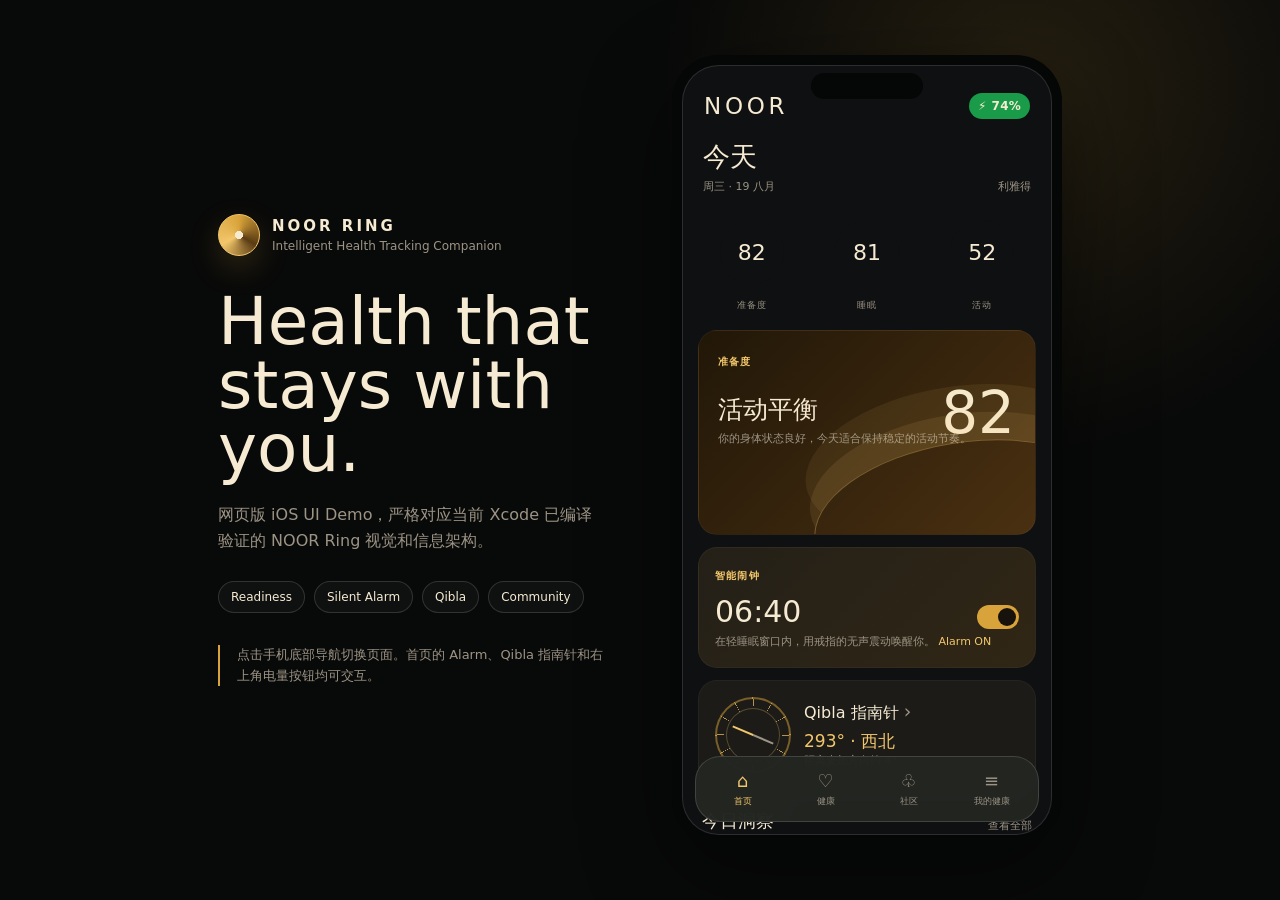
==== commit 7490d234: "Replace top actions with ring battery status" ====
--- a/index.html
+++ b/index.html
@@ -5,15 +5,18 @@
 <style>
 :root{--bg:#0e1011;--panel:#1c1b18;--panel2:#27231c;--cream:#f6ebd2;--muted:#9d9485;--gold:#d8a33a;--gold2:#f2c66b;--line:rgba(255,255,255,.14)}*{box-sizing:border-box}body{margin:0;min-height:100vh;background:radial-gradient(circle at 80% 10%,rgba(216,163,58,.14),transparent 28%),#080909;color:var(--cream);font-family:Inter,system-ui,-apple-system,"Segoe UI",sans-serif}button{font:inherit;color:inherit}.layout{min-height:100vh;display:grid;grid-template-columns:minmax(260px,390px) 390px;gap:64px;align-items:center;justify-content:center;padding:38px 24px}.brief{max-width:390px}.brand{display:flex;align-items:center;gap:12px;margin-bottom:34px}.mark{width:42px;height:42px;border:1px solid var(--gold2);border-radius:50%;background:radial-gradient(circle,var(--cream) 0 14%,transparent 15%),conic-gradient(var(--gold),#5a3b13,var(--gold2),var(--gold));box-shadow:0 12px 32px rgba(216,163,58,.2)}.brand strong{display:block;letter-spacing:.2em;font-size:15px}.brand span{display:block;color:var(--muted);font-size:12px;margin-top:4px}h1{margin:0;font-size:clamp(38px,6vw,66px);line-height:.96;font-weight:300}.brief p{color:var(--muted);font-size:16px;line-height:1.6;margin:22px 0 28px}.chips{display:flex;flex-wrap:wrap;gap:9px}.chip{border:1px solid var(--line);border-radius:999px;padding:8px 12px;font-size:12px;background:rgba(255,255,255,.03)}.note{color:var(--muted);font-size:13px;line-height:1.55;margin-top:32px;padding-left:17px;border-left:2px solid var(--gold)}.phone{width:390px;height:790px;padding:10px;position:relative;border-radius:46px;background:#050606;box-shadow:0 30px 90px rgba(0,0,0,.45)}.phone:before{content:"";position:absolute;z-index:4;left:50%;top:18px;width:112px;height:26px;transform:translateX(-50%);border-radius:20px;background:#050606}.screen{height:100%;overflow:hidden;border-radius:37px;background:var(--bg);border:1px solid rgba(255,255,255,.12);position:relative}.app{height:100%;display:grid;grid-template-rows:auto 1fr auto}.top{display:flex;justify-content:space-between;padding:27px 21px 14px}.wordmark{font-size:23px;font-weight:200;letter-spacing:.16em}.utility{color:var(--muted);font-size:18px;cursor:pointer}.content{overflow:auto;padding:0 15px 104px;scrollbar-width:none}.content::-webkit-scrollbar{display:none}.page{display:none;animation:rise .25s ease both}.page.active{display:block}@keyframes rise{from{opacity:0;transform:translateY(7px)}to{opacity:1;transform:none}}.heading,.row,.section-title{display:flex;align-items:end;justify-content:space-between}.heading{margin:6px 5px 19px}.heading h2{margin:0;font-size:27px;font-weight:300}.heading small,.section-title small{color:var(--muted);font-size:11px}.scores{display:grid;grid-template-columns:repeat(3,1fr);gap:8px;margin-bottom:18px}.score{text-align:center}.orb{width:78px;height:78px;margin:auto;display:grid;place-items:center;border-radius:50%;position:relative;background:conic-gradient(var(--tint) calc(var(--progress)*1%),rgba(255,255,255,.13) 0)}.orb:after{content:"";position:absolute;inset:7px;border-radius:50%;background:var(--bg)}.orb strong{position:relative;z-index:1;font-size:22px;font-weight:300}.score label{display:block;margin-top:8px;color:var(--muted);font-size:9px;letter-spacing:.1em}.card{border:1px solid rgba(255,255,255,.04);border-radius:19px;background:var(--panel);margin-bottom:12px}.hero{min-height:205px;padding:19px;overflow:hidden;position:relative;background:linear-gradient(135deg,#211708,#4a3011)}.hero:after{content:"";position:absolute;width:300px;height:150px;right:-80px;bottom:-60px;border:1px solid rgba(242,198,107,.34);border-radius:50%;box-shadow:0 -28px 0 rgba(242,198,107,.1),0 -56px 0 rgba(242,198,107,.08);transform:rotate(-9deg)}.eyebrow{color:var(--gold2);font-size:10px;letter-spacing:.12em;font-weight:700}.hero h3{font-size:25px;font-weight:300;margin:24px 0 5px}.hero p,.alarm p,.qibla p,.mini p,.timeline span,.status p,.team p{color:var(--muted);font-size:11px;line-height:1.5;margin:0}.score-big{position:absolute;right:20px;top:48px;font-size:58px;font-weight:200}.alarm{padding:16px;background:linear-gradient(135deg,#242018,#302615)}.alarm .time{font-size:30px;font-weight:300;margin-top:11px}.alarm p{margin-top:5px}.toggle{border:0;cursor:pointer;width:42px;height:24px;padding:3px;border-radius:20px;background:#4f4a40}.toggle:after{content:"";display:block;width:18px;height:18px;border-radius:50%;background:var(--muted);transition:.2s}.toggle.on{background:var(--gold)}.toggle.on:after{transform:translateX(18px);background:#17130c}.qibla{padding:16px;display:flex;gap:13px;align-items:center;cursor:pointer}.compass{flex:0 0 76px;height:76px;display:grid;place-items:center;position:relative;border:2px solid rgba(216,163,58,.5);border-radius:50%;background:repeating-conic-gradient(from 0deg,rgba(242,198,107,.7) 0 1deg,transparent 1deg 30deg)}.compass:after{content:"";position:absolute;inset:9px;border-radius:50%;background:var(--panel);border:1px solid rgba(242,198,107,.28)}.needle{position:relative;z-index:1;width:2px;height:44px;background:linear-gradient(var(--gold2) 50%,var(--muted) 50%);transform:rotate(293deg)}.qibla h4{margin:0 0 6px;font-size:16px;font-weight:500}.qibla strong{color:var(--gold2);font-size:17px;font-weight:300}.chev{margin-left:auto;color:var(--muted);font-size:19px}.section-title{margin:19px 4px 10px}.section-title h3{margin:0;font-size:18px;font-weight:300}.split,.grid{display:grid;grid-template-columns:1fr 1fr;gap:10px}.mini{min-height:106px;padding:15px}.mini h4{margin:13px 0 5px;font-size:16px;font-weight:500}.gold{color:var(--gold2)}.timeline{padding:16px}.timeline h4{margin:0 0 13px;font-size:16px;font-weight:400}.event{display:flex;gap:11px}.dotline{display:flex;flex-direction:column;align-items:center}.dot{width:9px;height:9px;border-radius:50%;background:var(--gold)}.stem{width:1px;height:36px;background:var(--line)}.event strong{font-size:14px;font-weight:500}.data{min-height:125px;padding:15px}.data h4{margin:0;color:var(--muted);font-size:12px;font-weight:400}.data strong{display:block;margin-top:26px;font-size:23px;font-weight:300}.data span{color:var(--gold2);font-size:11px}.trend,.health-hero{padding:17px}.trend svg{width:100%;height:72px;display:block;margin:8px 0}.trend p{color:var(--muted);font-size:11px;margin:0}.health-hero{min-height:155px;background:linear-gradient(135deg,#211708,#594018)}.health-hero h3{margin:18px 0 6px;font-size:23px;font-weight:300}.status,.team{display:flex;gap:13px;align-items:center;padding:15px}.icon,.team-icon{width:44px;height:44px;display:grid;place-items:center;border-radius:50%;background:rgba(216,163,58,.12);color:var(--gold2);font-size:20px;flex:0 0 auto}.status h4,.team h4{margin:0 0 4px;font-size:15px;font-weight:500}.team b{margin-left:auto;color:var(--gold2);font-size:11px;font-weight:400}.community-hero,.promo{padding:17px;background:linear-gradient(135deg,#34260f,#63451a)}.community-hero h3{margin:0 0 8px;font-size:22px;font-weight:300}.community-hero p,.promo p{margin:0 0 14px;color:rgba(246,235,210,.7);font-size:11px}.cta{border:0;border-radius:999px;padding:9px 13px;color:#1b150b;background:var(--gold2);cursor:pointer;font-size:11px;font-weight:700}.promo{min-height:78px;background:linear-gradient(135deg,#242018,#302615)}.promo h4{margin:0 0 6px;font-size:15px}.promo p{margin:0}.bottom{position:absolute;bottom:12px;left:12px;right:12px;z-index:3;display:grid;grid-template-columns:repeat(4,1fr);padding:8px 5px;border:1px solid var(--line);border-radius:25px;background:rgba(36,38,34,.95);backdrop-filter:blur(16px)}.nav{border:0;background:transparent;cursor:pointer;color:var(--muted);padding:5px 0;font-size:9px}.nav b{display:block;font-size:18px;font-weight:300;margin-bottom:4px}.nav.active{color:var(--gold2)}.modal{position:absolute;inset:0;z-index:6;display:none;align-items:end;background:rgba(0,0,0,.6)}.modal.show{display:flex}.sheet{width:100%;padding:20px;border-radius:25px 25px 0 0;background:#201d17}.sheet h3{margin:0 0 16px;font-weight:300}.close{float:right;border:0;background:transparent;color:var(--muted);cursor:pointer}.action{display:flex;gap:12px;width:100%;border:0;border-bottom:1px solid var(--line);padding:14px 0;background:transparent;text-align:left;cursor:pointer}.action b{color:var(--gold2);font-size:19px;width:25px}.action small{color:var(--muted)}@media(max-width:820px){.layout{grid-template-columns:1fr;padding:22px 14px 34px}.brief{max-width:390px;margin:0 auto;text-align:center}.brand,.chips{justify-content:center}.note{text-align:left}.phone{margin:auto}}@media(max-width:420px){.phone{width:calc(100vw - 20px);height:calc(100vh - 22px);min-height:700px}.layout{padding:11px 0}.brief{display:none}}
 </style>
+<style>
+.utility{border:0;border-radius:999px;padding:6px 9px;background:#199b4a;color:var(--cream);font-size:12px;font-weight:700;letter-spacing:.02em;cursor:pointer;display:inline-flex;align-items:center;gap:5px}.utility b{font-size:12px}.device-status{display:flex;align-items:center;gap:10px;margin:-4px 0 12px;padding:12px;border-radius:14px;background:rgba(25,155,74,.14);color:var(--muted);font-size:12px}.device-status b{color:#55d477;font-size:16px}
+</style>
 </head>
 <body>
-<main class="layout"><section class="brief"><div class="brand"><div class="mark"></div><div><strong>NOOR RING</strong><span>Intelligent Health Tracking Companion</span></div></div><h1>Health that<br>stays with you.</h1><p>网页版 iOS UI Demo，严格对应当前 Xcode 已编译验证的 NOOR Ring 视觉和信息架构。</p><div class="chips"><span class="chip">Readiness</span><span class="chip">Silent Alarm</span><span class="chip">Qibla</span><span class="chip">Community</span></div><div class="note">点击手机底部导航切换页面。首页的 Alarm、Qibla 指南针和右上角快速操作均可交互。</div></section>
-<section class="phone"><div class="screen"><div class="app"><header class="top"><span class="wordmark">NOOR</span><span class="utility" aria-label="快速操作">◌　⋯</span></header><div class="content">
+<main class="layout"><section class="brief"><div class="brand"><div class="mark"></div><div><strong>NOOR RING</strong><span>Intelligent Health Tracking Companion</span></div></div><h1>Health that<br>stays with you.</h1><p>网页版 iOS UI Demo，严格对应当前 Xcode 已编译验证的 NOOR Ring 视觉和信息架构。</p><div class="chips"><span class="chip">Readiness</span><span class="chip">Silent Alarm</span><span class="chip">Qibla</span><span class="chip">Community</span></div><div class="note">点击手机底部导航切换页面。首页的 Alarm、Qibla 指南针和右上角电量按钮均可交互。</div></section>
+<section class="phone"><div class="screen"><div class="app"><header class="top"><span class="wordmark">NOOR</span><button class="utility" aria-label="查看戒指电量"><b>⚡</b>74%</button></header><div class="content">
 <section class="page active" data-page="home"><div class="heading"><div><h2>今天</h2><small>周三 · 19 八月</small></div><small>利雅得</small></div><div class="scores"><div class="score"><div class="orb" style="--progress:82%;--tint:#f2c66b"><strong>82</strong></div><label>准备度</label></div><div class="score"><div class="orb" style="--progress:81%;--tint:#d8a33a"><strong>81</strong></div><label>睡眠</label></div><div class="score"><div class="orb" style="--progress:52%;--tint:#c48b2d"><strong>52</strong></div><label>活动</label></div></div><article class="card hero"><span class="eyebrow">准备度</span><strong class="score-big">82</strong><h3>活动平衡</h3><p>你的身体状态良好，今天适合保持稳定的活动节奏。</p></article><article class="card alarm"><div class="row"><div><span class="eyebrow">智能闹钟</span><div class="time">06:40</div></div><button class="toggle on" aria-label="切换闹钟"></button></div><p>在轻睡眠窗口内，用戒指的无声震动唤醒你。 <span class="gold">Alarm ON</span></p></article><article class="card qibla" data-action="qibla"><div class="compass"><i class="needle"></i></div><div><h4>Qibla 指南针 <span class="chev">›</span></h4><strong>293° · 西北</strong><p>距离麦加方向约 4°</p></div></article><div class="section-title"><h3>今日洞察</h3><small>查看全部</small></div><div class="split"><article class="card mini"><div class="row"><span>压力管理</span><span class="gold">≈</span></div><h4>平稳</h4><p>过去 3 小时</p></article><article class="card mini"><div class="row"><span>心率</span><span class="gold">♡</span></div><h4>68 bpm</h4><p>静息趋势正常</p></article></div><article class="card timeline"><h4>时间轴 <span class="chev">›</span></h4><div class="event"><div class="dotline"><i class="dot"></i><i class="stem"></i></div><div><strong>08:18 · 醒来</strong><span>睡眠 6小时56分钟　准备度 82　睡眠 81</span></div></div></article></section>
 <section class="page" data-page="health"><div class="heading"><div><h2>健康核心数据</h2><small>长期趋势会比单日波动更有意义</small></div><small>编辑</small></div><div class="section-title"><h3>准备度</h3><small>过去 30 天</small></div><div class="grid"><article class="card data"><h4>准备度评分</h4><strong>82</strong><span>良好</span></article><article class="card data"><h4>症状探测功能</h4><strong>无异常体征</strong><span>稳定</span></article><article class="card data"><h4>睡眠分数</h4><strong>81</strong><span>良好</span></article><article class="card data"><h4>生物钟</h4><strong>需要更多数据</strong><span>约需 90 天</span></article><article class="card data"><h4>睡眠规律</h4><strong>稳定</strong><span>趋势向好</span></article><article class="card data"><h4>睡眠负债</h4><strong>无</strong><span>保持节奏</span></article></div><div class="section-title"><h3>恢复趋势</h3><small>30 天</small></div><article class="card trend"><div class="row"><span>个人基线</span><span class="gold">+6%</span></div><svg viewBox="0 0 300 70" preserveAspectRatio="none"><path d="M0 48 C28 35 35 54 62 39 S105 54 132 30 S176 43 201 23 S250 40 300 11" fill="none" stroke="#f2c66b" stroke-width="3" stroke-linecap="round"/></svg><p>你的恢复力正在逐步提升，保持当前睡眠和活动节奏。</p></article></section>
 <section class="page" data-page="community"><div class="heading"><div><h2>社区</h2><small>和拥有相似目标的人一起坚持</small></div><small>全部</small></div><article class="card community-hero"><h3>创建家庭计划</h3><p>与 2–6 位成员共享健康目标，形成长期习惯。</p><button class="cta">开始创建</button></article><article class="card promo"><h4>邀请朋友</h4><p>一起完成 7 天睡眠挑战，建立彼此的健康节奏。</p></article><div class="section-title"><h3>我的小组</h3><small>查看全部</small></div><article class="card team"><div class="team-icon">◒</div><div><h4>Ramadan Sleep Circle</h4><p>24 位成员 · 连续 6 天</p></div><b>78%</b></article><article class="card team"><div class="team-icon">⌁</div><div><h4>Riyadh Morning Walk</h4><p>今天 06:30 · 轻度活动</p></div><b>12 人</b></article><div class="section-title"><h3>推荐社区</h3><small>全部</small></div><div class="split"><article class="card mini"><h4>Saudi Wellness</h4><p>4,527 位成员</p></article><article class="card mini"><h4>Men 30–40</h4><p>23,622 位成员</p></article></div></section>
 <section class="page" data-page="more"><div class="heading"><div><h2>我的健康</h2><small>用小调整，长期管理你的生活方式</small></div></div><article class="card health-hero"><span class="eyebrow">长期健康趋势</span><h3>健康是一场马拉松</h3><p>通过小调整来提升睡眠质量、保持恢复平衡和稳定活动量。</p></article><div class="section-title"><h3>健康状态</h3></div><article class="card status"><div class="icon">☾</div><div><h4>睡眠健康</h4><p><span class="gold">状态良好</span> · 正常睡眠分数：81</p></div><span class="chev">›</span></article><article class="card status"><div class="icon">≈</div><div><h4>压力管理</h4><p><span class="gold">正在校准</span> · 建立个人压力基线中</p></div><span class="chev">›</span></article><article class="card status"><div class="icon">♡</div><div><h4>心脏健康</h4><p><span class="gold">正在校准</span> · 持续佩戴后提供更多趋势</p></div><span class="chev">›</span></article><article class="card qibla"><div class="team-icon">⌖</div><div><h4>中东生活方式</h4><p>Qibla、礼拜时间和斋月健康建议</p></div><span class="chev">›</span></article></section>
-</div><nav class="bottom"><button class="nav active" data-tab="home"><b>⌂</b>首页</button><button class="nav" data-tab="health"><b>♡</b>健康</button><button class="nav" data-tab="community"><b>♧</b>社区</button><button class="nav" data-tab="more"><b>≡</b>我的健康</button></nav></div><div class="modal" aria-hidden="true"><div class="sheet"><button class="close" data-close>关闭</button><h3>快速操作</h3><button class="action" data-action="qibla"><b>⌖</b><span>Qibla 方向<br><small>打开手机端方向指引</small></span></button><button class="action" data-action="community"><b>♧</b><span>AI 健康伙伴<br><small>询问今天的恢复与训练建议</small></span></button><button class="action"><b>☾</b><span>斋月模式<br><small>调整睡眠、饮水和活动节奏</small></span></button></div></div></div></section></main>
+</div><nav class="bottom"><button class="nav active" data-tab="home"><b>⌂</b>首页</button><button class="nav" data-tab="health"><b>♡</b>健康</button><button class="nav" data-tab="community"><b>♧</b>社区</button><button class="nav" data-tab="more"><b>≡</b>我的健康</button></nav></div><div class="modal" aria-hidden="true"><div class="sheet"><button class="close" data-close>关闭</button><h3>NOOR Ring 状态</h3><div class="device-status"><b>⚡ 74%</b><span>已连接 · 预计续航约 8 天</span></div><button class="action" data-action="qibla"><b>⌖</b><span>Qibla 方向<br><small>打开手机端方向指引</small></span></button><button class="action" data-action="community"><b>♧</b><span>AI 健康伙伴<br><small>询问今天的恢复与训练建议</small></span></button><button class="action"><b>☾</b><span>斋月模式<br><small>调整睡眠、饮水和活动节奏</small></span></button></div></div></div></section></main>
 <script>
 const pages=[...document.querySelectorAll('.page')],navs=[...document.querySelectorAll('.nav')],modal=document.querySelector('.modal');
 function show(page){pages.forEach(x=>x.classList.toggle('active',x.dataset.page===page));navs.forEach(x=>x.classList.toggle('active',x.dataset.tab===page));document.querySelector('.content').scrollTo({top:0,behavior:'smooth'})}
